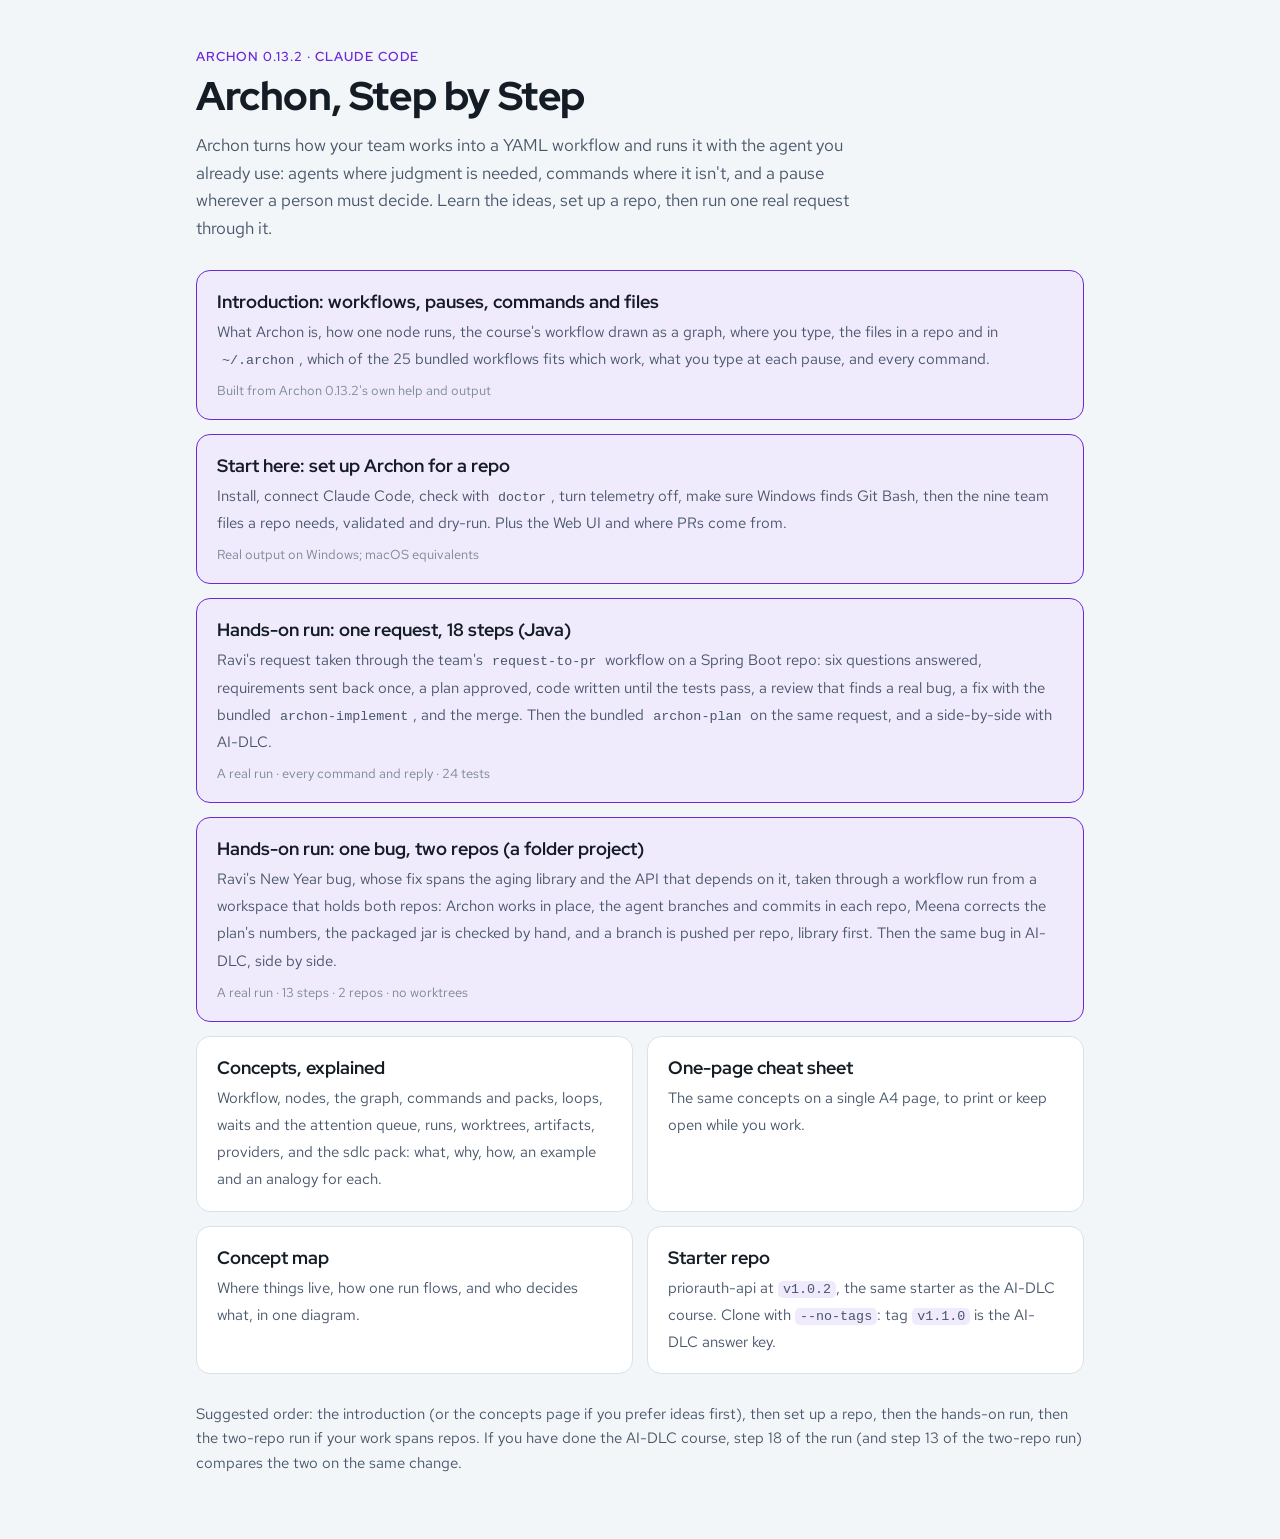
==== index.html @ 12cf8255 "Add a real two-repo run: one bug across a library and the API, as a folder project The workspace rep" ====
<!doctype html>
<html lang="en">
<head>
<meta charset="utf-8">
<meta name="viewport" content="width=device-width, initial-scale=1">
<title>Archon, Step by Step</title>
<meta name="description" content="Archon, the open-source workflow engine for AI coding, run with Claude Code: an introduction, the concepts, setting up a repo, and an 18-step real run of one request on a Spring Boot repo.">
<link rel="preconnect" href="https://fonts.googleapis.com">
<link rel="preconnect" href="https://fonts.gstatic.com" crossorigin>
<link href="https://fonts.googleapis.com/css2?family=Red+Hat+Display:wght@600;700;800&family=Red+Hat+Text:wght@400;500;600&display=swap" rel="stylesheet">
<style>
:root{--bg:#F3F6F9;--panel:#FFFFFF;--ink:#141C25;--ink-2:#48566A;--ink-3:#7A8797;--line:#D9E1EA;--accent:#6D28D9;--accent-soft:#F0EAFD;
  --font-display:"Red Hat Display","Segoe UI",system-ui,sans-serif;--font-text:"Red Hat Text","Segoe UI",system-ui,sans-serif}
@media (prefers-color-scheme:dark){:root:not([data-theme="light"]){--bg:#0F141A;--panel:#171F29;--ink:#E7EDF3;--ink-2:#B1BDCA;--ink-3:#7E8B98;--line:#273240;--accent:#A78BFA;--accent-soft:#231A3A}}
:root[data-theme="dark"]{--bg:#0F141A;--panel:#171F29;--ink:#E7EDF3;--ink-2:#B1BDCA;--ink-3:#7E8B98;--line:#273240;--accent:#A78BFA;--accent-soft:#231A3A}
*{box-sizing:border-box}
body{margin:0;background:var(--bg);color:var(--ink);font:17px/1.6 var(--font-text);-webkit-font-smoothing:antialiased}
main{max-width:920px;margin:0 auto;padding:48px 16px 64px}
h1{font:800 clamp(1.8rem,4vw,2.5rem)/1.15 var(--font-display);margin:0 0 12px;letter-spacing:-.01em}
.lead{color:var(--ink-2);font-size:1.08rem;margin:0 0 28px;max-width:62ch}
.kicker{font:600 .8rem var(--font-display);letter-spacing:.08em;text-transform:uppercase;color:var(--accent);margin:0 0 8px}
.grid{display:grid;grid-template-columns:repeat(2,minmax(0,1fr));gap:14px}
@media (max-width:680px){.grid{grid-template-columns:minmax(0,1fr)}}
a.card{display:block;background:var(--panel);border:1px solid var(--line);border-radius:14px;padding:18px 20px;color:inherit;text-decoration:none;transition:border-color .15s,transform .15s}
a.card:hover,a.card:focus-visible{border-color:var(--accent);transform:translateY(-1px)}
a.card.main{grid-column:1/-1;background:var(--accent-soft);border-color:var(--accent)}
.card b{display:block;font:700 1.15rem var(--font-display);margin-bottom:4px}
.card span{color:var(--ink-2);font-size:.95rem}
.card small{display:block;margin-top:8px;color:var(--ink-3);font-size:.82rem}
.order{margin:28px 0 0;color:var(--ink-2);font-size:.95rem}
code{font-size:.88em;background:var(--accent-soft);padding:1px 5px;border-radius:5px}
</style>
</head>
<body>
<main>
  <p class="kicker">Archon 0.13.2 · Claude Code</p>
  <h1>Archon, Step by Step</h1>
  <p class="lead">Archon turns how your team works into a YAML workflow and runs it with the agent you already use: agents where judgment is needed, commands where it isn't, and a pause wherever a person must decide. Learn the ideas, set up a repo, then run one real request through it.</p>
  <div class="grid">
    <a class="card main" href="archon-introduction.html"><b>Introduction: workflows, pauses, commands and files</b><span>What Archon is, how one node runs, the course's workflow drawn as a graph, where you type, the files in a repo and in <code>~/.archon</code>, which of the 25 bundled workflows fits which work, what you type at each pause, and every command.</span><small>Built from Archon 0.13.2's own help and output</small></a>
    <a class="card main" href="archon-workspace-setup.html"><b>Start here: set up Archon for a repo</b><span>Install, connect Claude Code, check with <code>doctor</code>, turn telemetry off, make sure Windows finds Git Bash, then the nine team files a repo needs, validated and dry-run. Plus the Web UI and where PRs come from.</span><small>Real output on Windows; macOS equivalents</small></a>
    <a class="card main" href="archon-hello-world-java/archon-hello-world-java-run.html"><b>Hands-on run: one request, 18 steps (Java)</b><span>Ravi's request taken through the team's <code>request-to-pr</code> workflow on a Spring Boot repo: six questions answered, requirements sent back once, a plan approved, code written until the tests pass, a review that finds a real bug, a fix with the bundled <code>archon-implement</code>, and the merge. Then the bundled <code>archon-plan</code> on the same request, and a side-by-side with AI-DLC.</span><small>A real run · every command and reply · 24 tests</small></a>
    <a class="card main" href="archon-hello-world-java/archon-two-repos-run.html"><b>Hands-on run: one bug, two repos (a folder project)</b><span>Ravi's New Year bug, whose fix spans the aging library and the API that depends on it, taken through a workflow run from a workspace that holds both repos: Archon works in place, the agent branches and commits in each repo, Meena corrects the plan's numbers, the packaged jar is checked by hand, and a branch is pushed per repo, library first. Then the same bug in AI-DLC, side by side.</span><small>A real run · 13 steps · 2 repos · no worktrees</small></a>
    <a class="card" href="archon-concepts-explained.html"><b>Concepts, explained</b><span>Workflow, nodes, the graph, commands and packs, loops, waits and the attention queue, runs, worktrees, artifacts, providers, and the sdlc pack: what, why, how, an example and an analogy for each.</span></a>
    <a class="card" href="archon-concepts-onepage.html"><b>One-page cheat sheet</b><span>The same concepts on a single A4 page, to print or keep open while you work.</span></a>
    <a class="card" href="archon-concepts-map.svg"><b>Concept map</b><span>Where things live, how one run flows, and who decides what, in one diagram.</span></a>
    <a class="card" href="https://github.com/varasrinivas/aidlc-priorauth-api"><b>Starter repo</b><span>priorauth-api at <code>v1.0.2</code>, the same starter as the AI-DLC course. Clone with <code>--no-tags</code>: tag <code>v1.1.0</code> is the AI-DLC answer key.</span></a>
  </div>
  <p class="order">Suggested order: the introduction (or the concepts page if you prefer ideas first), then set up a repo, then the hands-on run, then the two-repo run if your work spans repos. If you have done the AI-DLC course, step 18 of the run (and step 13 of the two-repo run) compares the two on the same change.</p>
</main>
</body>
</html>
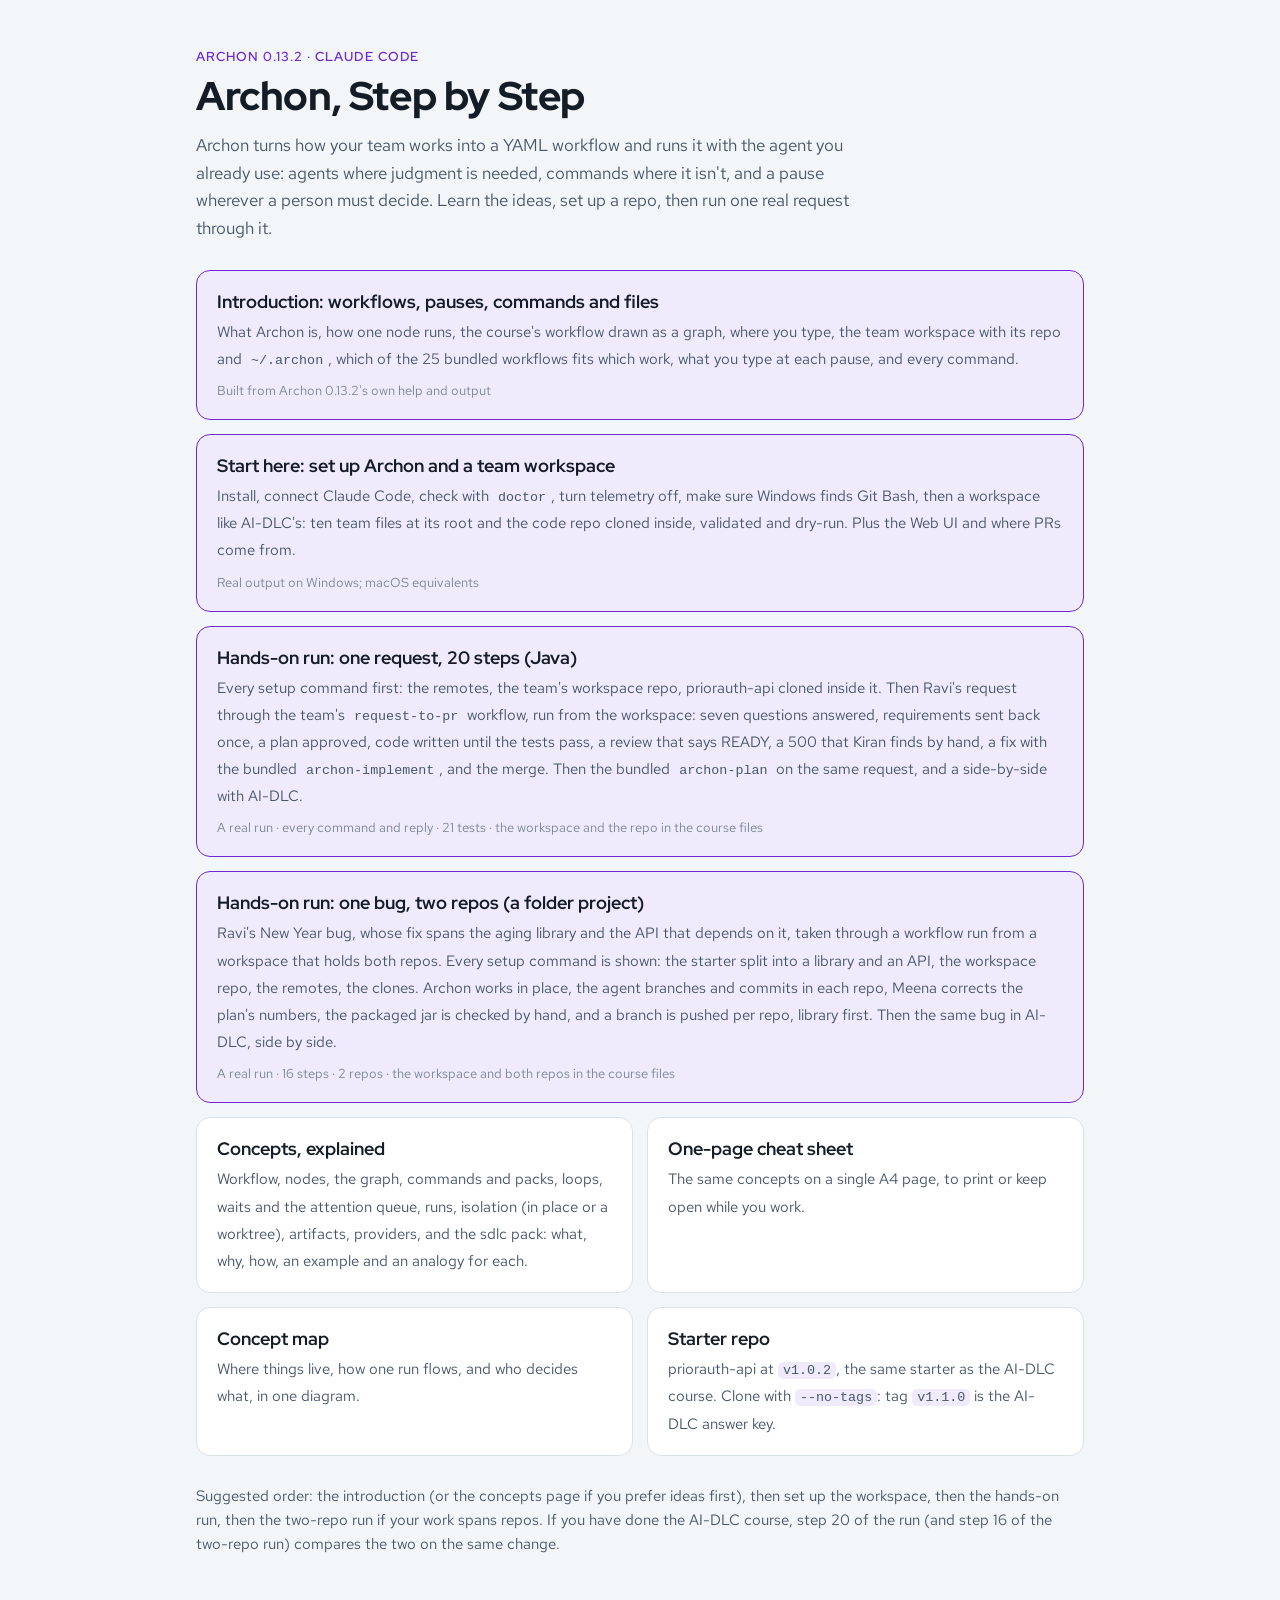
==== commit 23d63400: "Run every tutorial from a team workspace with the repos inside Re-run the Java request for real from" ====
--- a/index.html
+++ b/index.html
@@ -4,7 +4,7 @@
 <meta charset="utf-8">
 <meta name="viewport" content="width=device-width, initial-scale=1">
 <title>Archon, Step by Step</title>
-<meta name="description" content="Archon, the open-source workflow engine for AI coding, run with Claude Code: an introduction, the concepts, setting up a repo, and an 18-step real run of one request on a Spring Boot repo.">
+<meta name="description" content="Archon, the open-source workflow engine for AI coding, run with Claude Code: an introduction, the concepts, setting up a team workspace around the repo, a 20-step real run of one request on a Spring Boot repo, and a 16-step real run of one bug across two repos.">
 <link rel="preconnect" href="https://fonts.googleapis.com">
 <link rel="preconnect" href="https://fonts.gstatic.com" crossorigin>
 <link href="https://fonts.googleapis.com/css2?family=Red+Hat+Display:wght@600;700;800&family=Red+Hat+Text:wght@400;500;600&display=swap" rel="stylesheet">
@@ -37,16 +37,16 @@
   <h1>Archon, Step by Step</h1>
   <p class="lead">Archon turns how your team works into a YAML workflow and runs it with the agent you already use: agents where judgment is needed, commands where it isn't, and a pause wherever a person must decide. Learn the ideas, set up a repo, then run one real request through it.</p>
   <div class="grid">
-    <a class="card main" href="archon-introduction.html"><b>Introduction: workflows, pauses, commands and files</b><span>What Archon is, how one node runs, the course's workflow drawn as a graph, where you type, the files in a repo and in <code>~/.archon</code>, which of the 25 bundled workflows fits which work, what you type at each pause, and every command.</span><small>Built from Archon 0.13.2's own help and output</small></a>
-    <a class="card main" href="archon-workspace-setup.html"><b>Start here: set up Archon for a repo</b><span>Install, connect Claude Code, check with <code>doctor</code>, turn telemetry off, make sure Windows finds Git Bash, then the nine team files a repo needs, validated and dry-run. Plus the Web UI and where PRs come from.</span><small>Real output on Windows; macOS equivalents</small></a>
-    <a class="card main" href="archon-hello-world-java/archon-hello-world-java-run.html"><b>Hands-on run: one request, 18 steps (Java)</b><span>Ravi's request taken through the team's <code>request-to-pr</code> workflow on a Spring Boot repo: six questions answered, requirements sent back once, a plan approved, code written until the tests pass, a review that finds a real bug, a fix with the bundled <code>archon-implement</code>, and the merge. Then the bundled <code>archon-plan</code> on the same request, and a side-by-side with AI-DLC.</span><small>A real run · every command and reply · 24 tests</small></a>
-    <a class="card main" href="archon-hello-world-java/archon-two-repos-run.html"><b>Hands-on run: one bug, two repos (a folder project)</b><span>Ravi's New Year bug, whose fix spans the aging library and the API that depends on it, taken through a workflow run from a workspace that holds both repos: Archon works in place, the agent branches and commits in each repo, Meena corrects the plan's numbers, the packaged jar is checked by hand, and a branch is pushed per repo, library first. Then the same bug in AI-DLC, side by side.</span><small>A real run · 13 steps · 2 repos · no worktrees</small></a>
-    <a class="card" href="archon-concepts-explained.html"><b>Concepts, explained</b><span>Workflow, nodes, the graph, commands and packs, loops, waits and the attention queue, runs, worktrees, artifacts, providers, and the sdlc pack: what, why, how, an example and an analogy for each.</span></a>
+    <a class="card main" href="archon-introduction.html"><b>Introduction: workflows, pauses, commands and files</b><span>What Archon is, how one node runs, the course's workflow drawn as a graph, where you type, the team workspace with its repo and <code>~/.archon</code>, which of the 25 bundled workflows fits which work, what you type at each pause, and every command.</span><small>Built from Archon 0.13.2's own help and output</small></a>
+    <a class="card main" href="archon-workspace-setup.html"><b>Start here: set up Archon and a team workspace</b><span>Install, connect Claude Code, check with <code>doctor</code>, turn telemetry off, make sure Windows finds Git Bash, then a workspace like AI-DLC's: ten team files at its root and the code repo cloned inside, validated and dry-run. Plus the Web UI and where PRs come from.</span><small>Real output on Windows; macOS equivalents</small></a>
+    <a class="card main" href="archon-hello-world-java/archon-hello-world-java-run.html"><b>Hands-on run: one request, 20 steps (Java)</b><span>Every setup command first: the remotes, the team's workspace repo, priorauth-api cloned inside it. Then Ravi's request through the team's <code>request-to-pr</code> workflow, run from the workspace: seven questions answered, requirements sent back once, a plan approved, code written until the tests pass, a review that says READY, a 500 that Kiran finds by hand, a fix with the bundled <code>archon-implement</code>, and the merge. Then the bundled <code>archon-plan</code> on the same request, and a side-by-side with AI-DLC.</span><small>A real run · every command and reply · 21 tests · the workspace and the repo in the course files</small></a>
+    <a class="card main" href="archon-hello-world-java/archon-two-repos-run.html"><b>Hands-on run: one bug, two repos (a folder project)</b><span>Ravi's New Year bug, whose fix spans the aging library and the API that depends on it, taken through a workflow run from a workspace that holds both repos. Every setup command is shown: the starter split into a library and an API, the workspace repo, the remotes, the clones. Archon works in place, the agent branches and commits in each repo, Meena corrects the plan's numbers, the packaged jar is checked by hand, and a branch is pushed per repo, library first. Then the same bug in AI-DLC, side by side.</span><small>A real run · 16 steps · 2 repos · the workspace and both repos in the course files</small></a>
+    <a class="card" href="archon-concepts-explained.html"><b>Concepts, explained</b><span>Workflow, nodes, the graph, commands and packs, loops, waits and the attention queue, runs, isolation (in place or a worktree), artifacts, providers, and the sdlc pack: what, why, how, an example and an analogy for each.</span></a>
     <a class="card" href="archon-concepts-onepage.html"><b>One-page cheat sheet</b><span>The same concepts on a single A4 page, to print or keep open while you work.</span></a>
     <a class="card" href="archon-concepts-map.svg"><b>Concept map</b><span>Where things live, how one run flows, and who decides what, in one diagram.</span></a>
     <a class="card" href="https://github.com/varasrinivas/aidlc-priorauth-api"><b>Starter repo</b><span>priorauth-api at <code>v1.0.2</code>, the same starter as the AI-DLC course. Clone with <code>--no-tags</code>: tag <code>v1.1.0</code> is the AI-DLC answer key.</span></a>
   </div>
-  <p class="order">Suggested order: the introduction (or the concepts page if you prefer ideas first), then set up a repo, then the hands-on run, then the two-repo run if your work spans repos. If you have done the AI-DLC course, step 18 of the run (and step 13 of the two-repo run) compares the two on the same change.</p>
+  <p class="order">Suggested order: the introduction (or the concepts page if you prefer ideas first), then set up the workspace, then the hands-on run, then the two-repo run if your work spans repos. If you have done the AI-DLC course, step 20 of the run (and step 16 of the two-repo run) compares the two on the same change.</p>
 </main>
 </body>
 </html>
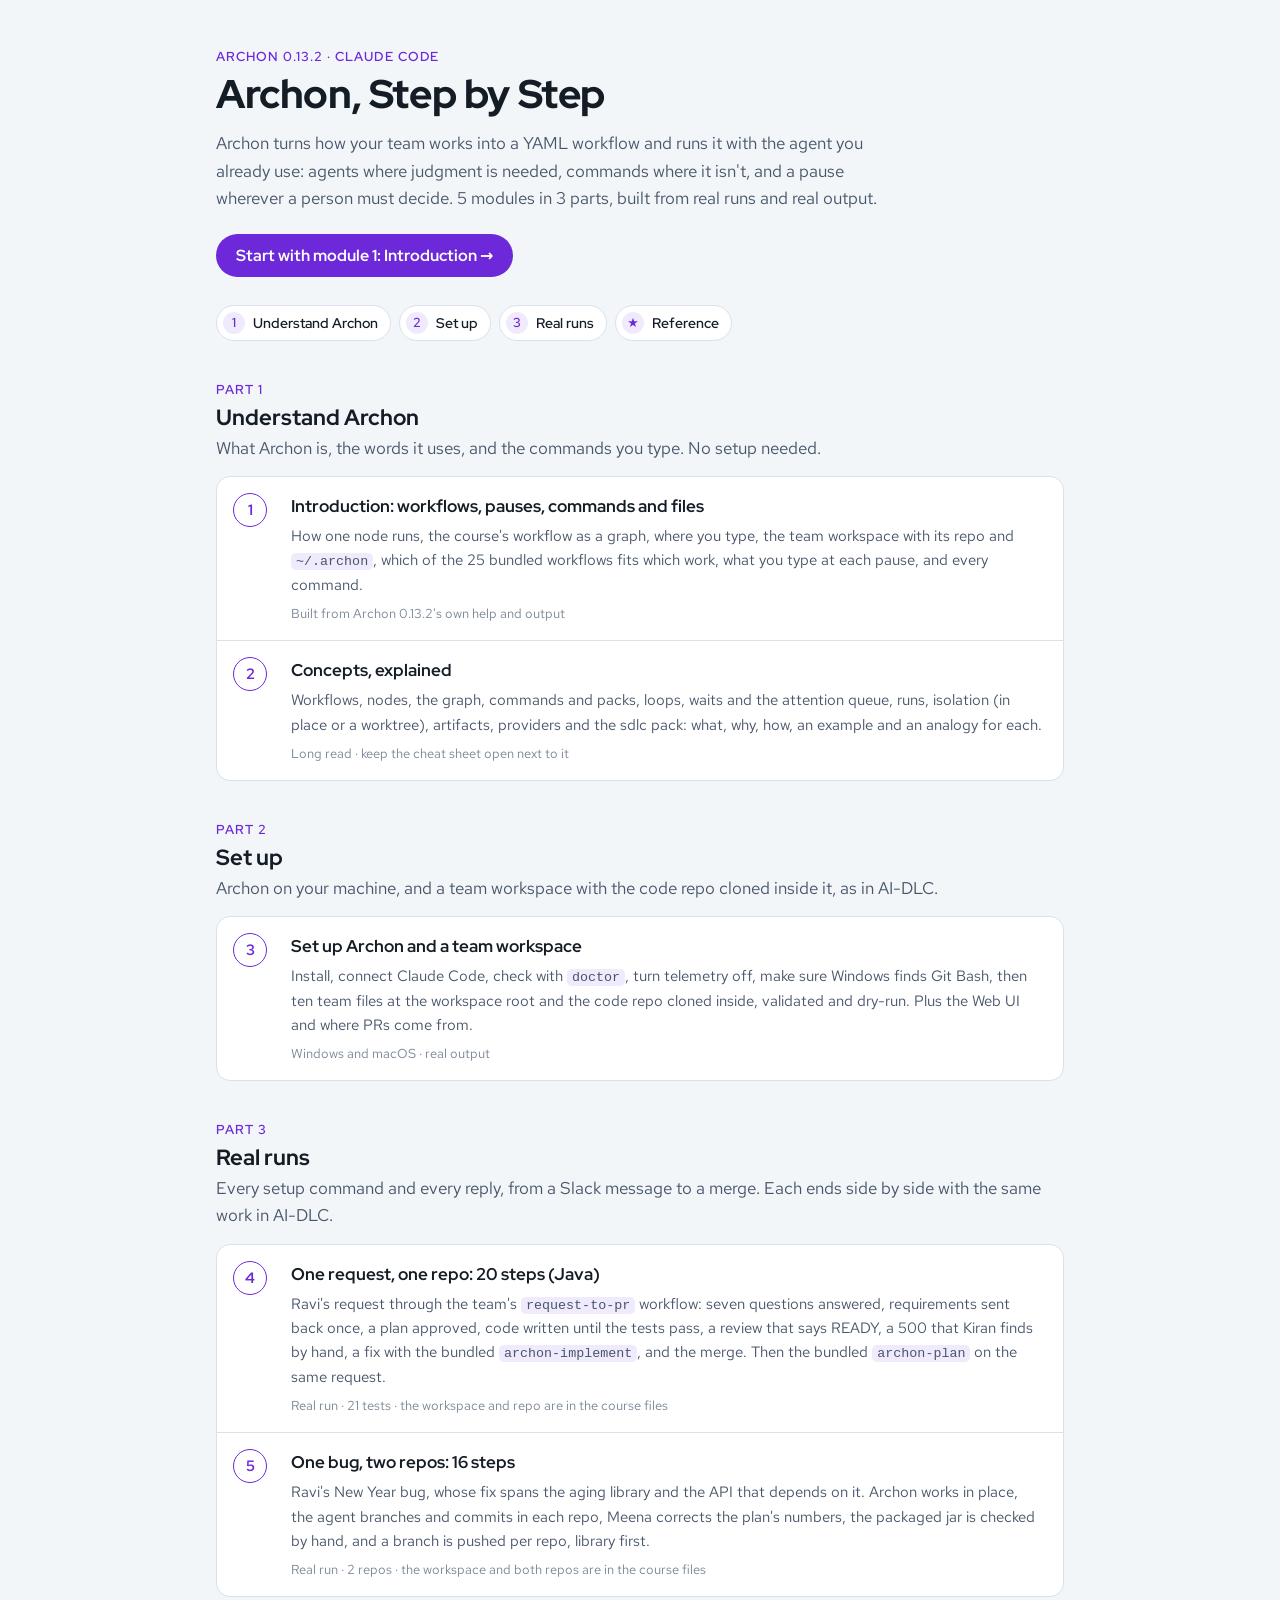
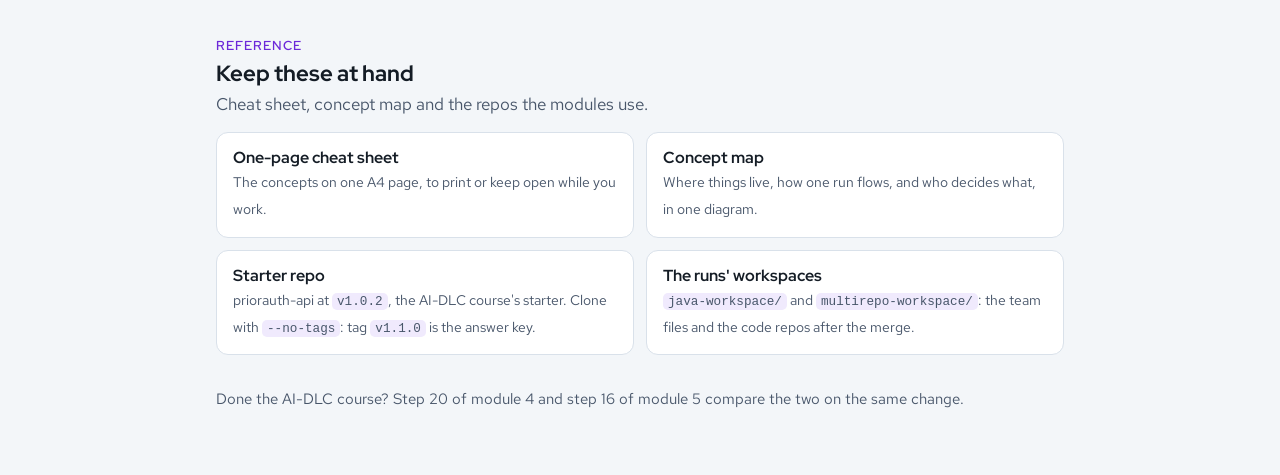
==== commit 67539f04: "Hub: organize into parts and numbered modules, like the AI-DLC hub Co-Authored-By: Claude Opus 5.5 <" ====
--- a/index.html
+++ b/index.html
@@ -4,7 +4,7 @@
 <meta charset="utf-8">
 <meta name="viewport" content="width=device-width, initial-scale=1">
 <title>Archon, Step by Step</title>
-<meta name="description" content="Archon, the open-source workflow engine for AI coding, run with Claude Code: an introduction, the concepts, setting up a team workspace around the repo, a 20-step real run of one request on a Spring Boot repo, and a 16-step real run of one bug across two repos.">
+<meta name="description" content="Archon, the open-source workflow engine for AI coding, run with Claude Code, in 5 modules over 3 parts: the introduction and concepts, setting up a team workspace around the repo, a 20-step real run of one request on a Spring Boot repo, and a 16-step real run of one bug across two repos.">
 <link rel="preconnect" href="https://fonts.googleapis.com">
 <link rel="preconnect" href="https://fonts.gstatic.com" crossorigin>
 <link href="https://fonts.googleapis.com/css2?family=Red+Hat+Display:wght@600;700;800&family=Red+Hat+Text:wght@400;500;600&display=swap" rel="stylesheet">
@@ -15,38 +15,74 @@
 :root[data-theme="dark"]{--bg:#0F141A;--panel:#171F29;--ink:#E7EDF3;--ink-2:#B1BDCA;--ink-3:#7E8B98;--line:#273240;--accent:#A78BFA;--accent-soft:#231A3A}
 *{box-sizing:border-box}
 body{margin:0;background:var(--bg);color:var(--ink);font:17px/1.6 var(--font-text);-webkit-font-smoothing:antialiased}
-main{max-width:920px;margin:0 auto;padding:48px 16px 64px}
+main{max-width:880px;margin:0 auto;padding:48px 16px 64px}
+a{color:var(--accent)}
 h1{font:800 clamp(1.8rem,4vw,2.5rem)/1.15 var(--font-display);margin:0 0 12px;letter-spacing:-.01em}
-.lead{color:var(--ink-2);font-size:1.08rem;margin:0 0 28px;max-width:62ch}
-.kicker{font:600 .8rem var(--font-display);letter-spacing:.08em;text-transform:uppercase;color:var(--accent);margin:0 0 8px}
-.grid{display:grid;grid-template-columns:repeat(2,minmax(0,1fr));gap:14px}
-@media (max-width:680px){.grid{grid-template-columns:minmax(0,1fr)}}
-a.card{display:block;background:var(--panel);border:1px solid var(--line);border-radius:14px;padding:18px 20px;color:inherit;text-decoration:none;transition:border-color .15s,transform .15s}
-a.card:hover,a.card:focus-visible{border-color:var(--accent);transform:translateY(-1px)}
-a.card.main{grid-column:1/-1;background:var(--accent-soft);border-color:var(--accent)}
-.card b{display:block;font:700 1.15rem var(--font-display);margin-bottom:4px}
-.card span{color:var(--ink-2);font-size:.95rem}
-.card small{display:block;margin-top:8px;color:var(--ink-3);font-size:.82rem}
-.order{margin:28px 0 0;color:var(--ink-2);font-size:.95rem}
+h2{font:750 1.4rem/1.2 var(--font-display);margin:0 0 4px}
+.kicker,.pn{font:600 .8rem var(--font-display);letter-spacing:.08em;text-transform:uppercase;color:var(--accent);margin:0 0 6px}
+.lead{color:var(--ink-2);font-size:1.08rem;margin:0 0 22px;max-width:62ch}
+.start{display:inline-flex;gap:10px;align-items:center;background:var(--accent);color:var(--panel);font:700 1rem var(--font-display);padding:11px 20px;border-radius:999px;text-decoration:none}
+.start:hover,.start:focus-visible{filter:brightness(1.08)}
+.path{display:flex;flex-wrap:wrap;gap:8px;margin:28px 0 8px;padding:0;list-style:none}
+.path a{display:flex;gap:8px;align-items:center;padding:6px 12px 6px 6px;border:1px solid var(--line);background:var(--panel);border-radius:999px;color:var(--ink);text-decoration:none;font:600 .9rem var(--font-display)}
+.path a:hover,.path a:focus-visible{border-color:var(--accent)}
+.path span{display:grid;place-items:center;width:22px;height:22px;border-radius:50%;background:var(--accent-soft);color:var(--accent);font-size:.8rem}
+.part{margin-top:40px}
+.part header{margin-bottom:14px}
+.why{margin:0;color:var(--ink-2)}
+.mods{list-style:none;margin:0;padding:0;background:var(--panel);border:1px solid var(--line);border-radius:14px;overflow:hidden}
+.mod{display:grid;grid-template-columns:44px minmax(0,1fr);gap:4px 14px;padding:16px 20px 16px 16px;border-top:1px solid var(--line)}
+.mod:first-child{border-top:0}
+.n{display:grid;place-items:center;width:34px;height:34px;border-radius:50%;border:1.5px solid var(--accent);color:var(--accent);font:700 .95rem var(--font-display)}
+.t{font:700 1.08rem/1.3 var(--font-display);color:var(--ink);text-decoration:none}
+.t:hover,.t:focus-visible{color:var(--accent);text-decoration:underline}
+.mod p{margin:4px 0 0;color:var(--ink-2);font-size:.95rem}
+.mod small{display:block;margin-top:6px;color:var(--ink-3);font-size:.82rem}
+.refs{display:grid;grid-template-columns:repeat(2,minmax(0,1fr));gap:12px}
+@media (max-width:560px){.refs{grid-template-columns:minmax(0,1fr)}}
+.ref{display:block;background:var(--panel);border:1px solid var(--line);border-radius:12px;padding:14px 16px;color:inherit;text-decoration:none}
+.ref:hover,.ref:focus-visible{border-color:var(--accent)}
+.ref b{display:block;font:700 1rem var(--font-display)}
+.ref span{color:var(--ink-2);font-size:.9rem}
+.note{margin:32px 0 0;color:var(--ink-2);font-size:.95rem}
 code{font-size:.88em;background:var(--accent-soft);padding:1px 5px;border-radius:5px}
+@media (max-width:560px){.mod{grid-template-columns:34px minmax(0,1fr);padding:14px 14px 14px 12px}.n{width:28px;height:28px;font-size:.85rem}}
 </style>
 </head>
 <body>
 <main>
   <p class="kicker">Archon 0.13.2 · Claude Code</p>
   <h1>Archon, Step by Step</h1>
-  <p class="lead">Archon turns how your team works into a YAML workflow and runs it with the agent you already use: agents where judgment is needed, commands where it isn't, and a pause wherever a person must decide. Learn the ideas, set up a repo, then run one real request through it.</p>
-  <div class="grid">
-    <a class="card main" href="archon-introduction.html"><b>Introduction: workflows, pauses, commands and files</b><span>What Archon is, how one node runs, the course's workflow drawn as a graph, where you type, the team workspace with its repo and <code>~/.archon</code>, which of the 25 bundled workflows fits which work, what you type at each pause, and every command.</span><small>Built from Archon 0.13.2's own help and output</small></a>
-    <a class="card main" href="archon-workspace-setup.html"><b>Start here: set up Archon and a team workspace</b><span>Install, connect Claude Code, check with <code>doctor</code>, turn telemetry off, make sure Windows finds Git Bash, then a workspace like AI-DLC's: ten team files at its root and the code repo cloned inside, validated and dry-run. Plus the Web UI and where PRs come from.</span><small>Real output on Windows; macOS equivalents</small></a>
-    <a class="card main" href="archon-hello-world-java/archon-hello-world-java-run.html"><b>Hands-on run: one request, 20 steps (Java)</b><span>Every setup command first: the remotes, the team's workspace repo, priorauth-api cloned inside it. Then Ravi's request through the team's <code>request-to-pr</code> workflow, run from the workspace: seven questions answered, requirements sent back once, a plan approved, code written until the tests pass, a review that says READY, a 500 that Kiran finds by hand, a fix with the bundled <code>archon-implement</code>, and the merge. Then the bundled <code>archon-plan</code> on the same request, and a side-by-side with AI-DLC.</span><small>A real run · every command and reply · 21 tests · the workspace and the repo in the course files</small></a>
-    <a class="card main" href="archon-hello-world-java/archon-two-repos-run.html"><b>Hands-on run: one bug, two repos (a folder project)</b><span>Ravi's New Year bug, whose fix spans the aging library and the API that depends on it, taken through a workflow run from a workspace that holds both repos. Every setup command is shown: the starter split into a library and an API, the workspace repo, the remotes, the clones. Archon works in place, the agent branches and commits in each repo, Meena corrects the plan's numbers, the packaged jar is checked by hand, and a branch is pushed per repo, library first. Then the same bug in AI-DLC, side by side.</span><small>A real run · 16 steps · 2 repos · the workspace and both repos in the course files</small></a>
-    <a class="card" href="archon-concepts-explained.html"><b>Concepts, explained</b><span>Workflow, nodes, the graph, commands and packs, loops, waits and the attention queue, runs, isolation (in place or a worktree), artifacts, providers, and the sdlc pack: what, why, how, an example and an analogy for each.</span></a>
-    <a class="card" href="archon-concepts-onepage.html"><b>One-page cheat sheet</b><span>The same concepts on a single A4 page, to print or keep open while you work.</span></a>
-    <a class="card" href="archon-concepts-map.svg"><b>Concept map</b><span>Where things live, how one run flows, and who decides what, in one diagram.</span></a>
-    <a class="card" href="https://github.com/varasrinivas/aidlc-priorauth-api"><b>Starter repo</b><span>priorauth-api at <code>v1.0.2</code>, the same starter as the AI-DLC course. Clone with <code>--no-tags</code>: tag <code>v1.1.0</code> is the AI-DLC answer key.</span></a>
-  </div>
-  <p class="order">Suggested order: the introduction (or the concepts page if you prefer ideas first), then set up the workspace, then the hands-on run, then the two-repo run if your work spans repos. If you have done the AI-DLC course, step 20 of the run (and step 16 of the two-repo run) compares the two on the same change.</p>
+  <p class="lead">Archon turns how your team works into a YAML workflow and runs it with the agent you already use: agents where judgment is needed, commands where it isn't, and a pause wherever a person must decide. 5 modules in 3 parts, built from real runs and real output.</p>
+  <a class="start" href="archon-introduction.html">Start with module 1: Introduction →</a>
+  <nav aria-label="Parts"><ol class="path"><li><a href="#part1"><span>1</span>Understand Archon</a></li><li><a href="#part2"><span>2</span>Set up</a></li><li><a href="#part3"><span>3</span>Real runs</a></li><li><a href="#reference"><span>★</span>Reference</a></li></ol></nav>
+
+  <section class="part" id="part1"><header><p class="pn">Part 1</p><h2>Understand Archon</h2><p class="why">What Archon is, the words it uses, and the commands you type. No setup needed.</p></header>
+  <ol class="mods">
+    <li class="mod"><span class="n">1</span><div class="body"><a class="t" href="archon-introduction.html">Introduction: workflows, pauses, commands and files</a><p>How one node runs, the course's workflow as a graph, where you type, the team workspace with its repo and <code>~/.archon</code>, which of the 25 bundled workflows fits which work, what you type at each pause, and every command.</p><small>Built from Archon 0.13.2's own help and output</small></div></li>
+    <li class="mod"><span class="n">2</span><div class="body"><a class="t" href="archon-concepts-explained.html">Concepts, explained</a><p>Workflows, nodes, the graph, commands and packs, loops, waits and the attention queue, runs, isolation (in place or a worktree), artifacts, providers and the sdlc pack: what, why, how, an example and an analogy for each.</p><small>Long read · keep the cheat sheet open next to it</small></div></li>
+  </ol></section>
+
+  <section class="part" id="part2"><header><p class="pn">Part 2</p><h2>Set up</h2><p class="why">Archon on your machine, and a team workspace with the code repo cloned inside it, as in AI-DLC.</p></header>
+  <ol class="mods">
+    <li class="mod"><span class="n">3</span><div class="body"><a class="t" href="archon-workspace-setup.html">Set up Archon and a team workspace</a><p>Install, connect Claude Code, check with <code>doctor</code>, turn telemetry off, make sure Windows finds Git Bash, then ten team files at the workspace root and the code repo cloned inside, validated and dry-run. Plus the Web UI and where PRs come from.</p><small>Windows and macOS · real output</small></div></li>
+  </ol></section>
+
+  <section class="part" id="part3"><header><p class="pn">Part 3</p><h2>Real runs</h2><p class="why">Every setup command and every reply, from a Slack message to a merge. Each ends side by side with the same work in AI-DLC.</p></header>
+  <ol class="mods">
+    <li class="mod"><span class="n">4</span><div class="body"><a class="t" href="archon-hello-world-java/archon-hello-world-java-run.html">One request, one repo: 20 steps (Java)</a><p>Ravi's request through the team's <code>request-to-pr</code> workflow: seven questions answered, requirements sent back once, a plan approved, code written until the tests pass, a review that says READY, a 500 that Kiran finds by hand, a fix with the bundled <code>archon-implement</code>, and the merge. Then the bundled <code>archon-plan</code> on the same request.</p><small>Real run · 21 tests · the workspace and repo are in the course files</small></div></li>
+    <li class="mod"><span class="n">5</span><div class="body"><a class="t" href="archon-hello-world-java/archon-two-repos-run.html">One bug, two repos: 16 steps</a><p>Ravi's New Year bug, whose fix spans the aging library and the API that depends on it. Archon works in place, the agent branches and commits in each repo, Meena corrects the plan's numbers, the packaged jar is checked by hand, and a branch is pushed per repo, library first.</p><small>Real run · 2 repos · the workspace and both repos are in the course files</small></div></li>
+  </ol></section>
+
+  <section class="part" id="reference"><header><p class="pn">Reference</p><h2>Keep these at hand</h2><p class="why">Cheat sheet, concept map and the repos the modules use.</p></header>
+  <div class="refs">
+    <a class="ref" href="archon-concepts-onepage.html"><b>One-page cheat sheet</b><span>The concepts on one A4 page, to print or keep open while you work.</span></a>
+    <a class="ref" href="archon-concepts-map.svg"><b>Concept map</b><span>Where things live, how one run flows, and who decides what, in one diagram.</span></a>
+    <a class="ref" href="https://github.com/varasrinivas/aidlc-priorauth-api"><b>Starter repo</b><span>priorauth-api at <code>v1.0.2</code>, the AI-DLC course's starter. Clone with <code>--no-tags</code>: tag <code>v1.1.0</code> is the answer key.</span></a>
+    <a class="ref" href="https://github.com/varasrinivas/ai-dlc-archon/tree/main/archon-hello-world-java"><b>The runs' workspaces</b><span><code>java-workspace/</code> and <code>multirepo-workspace/</code>: the team files and the code repos after the merge.</span></a>
+  </div></section>
+
+  <p class="note">Done the AI-DLC course? Step 20 of module 4 and step 16 of module 5 compare the two on the same change.</p>
 </main>
 </body>
 </html>
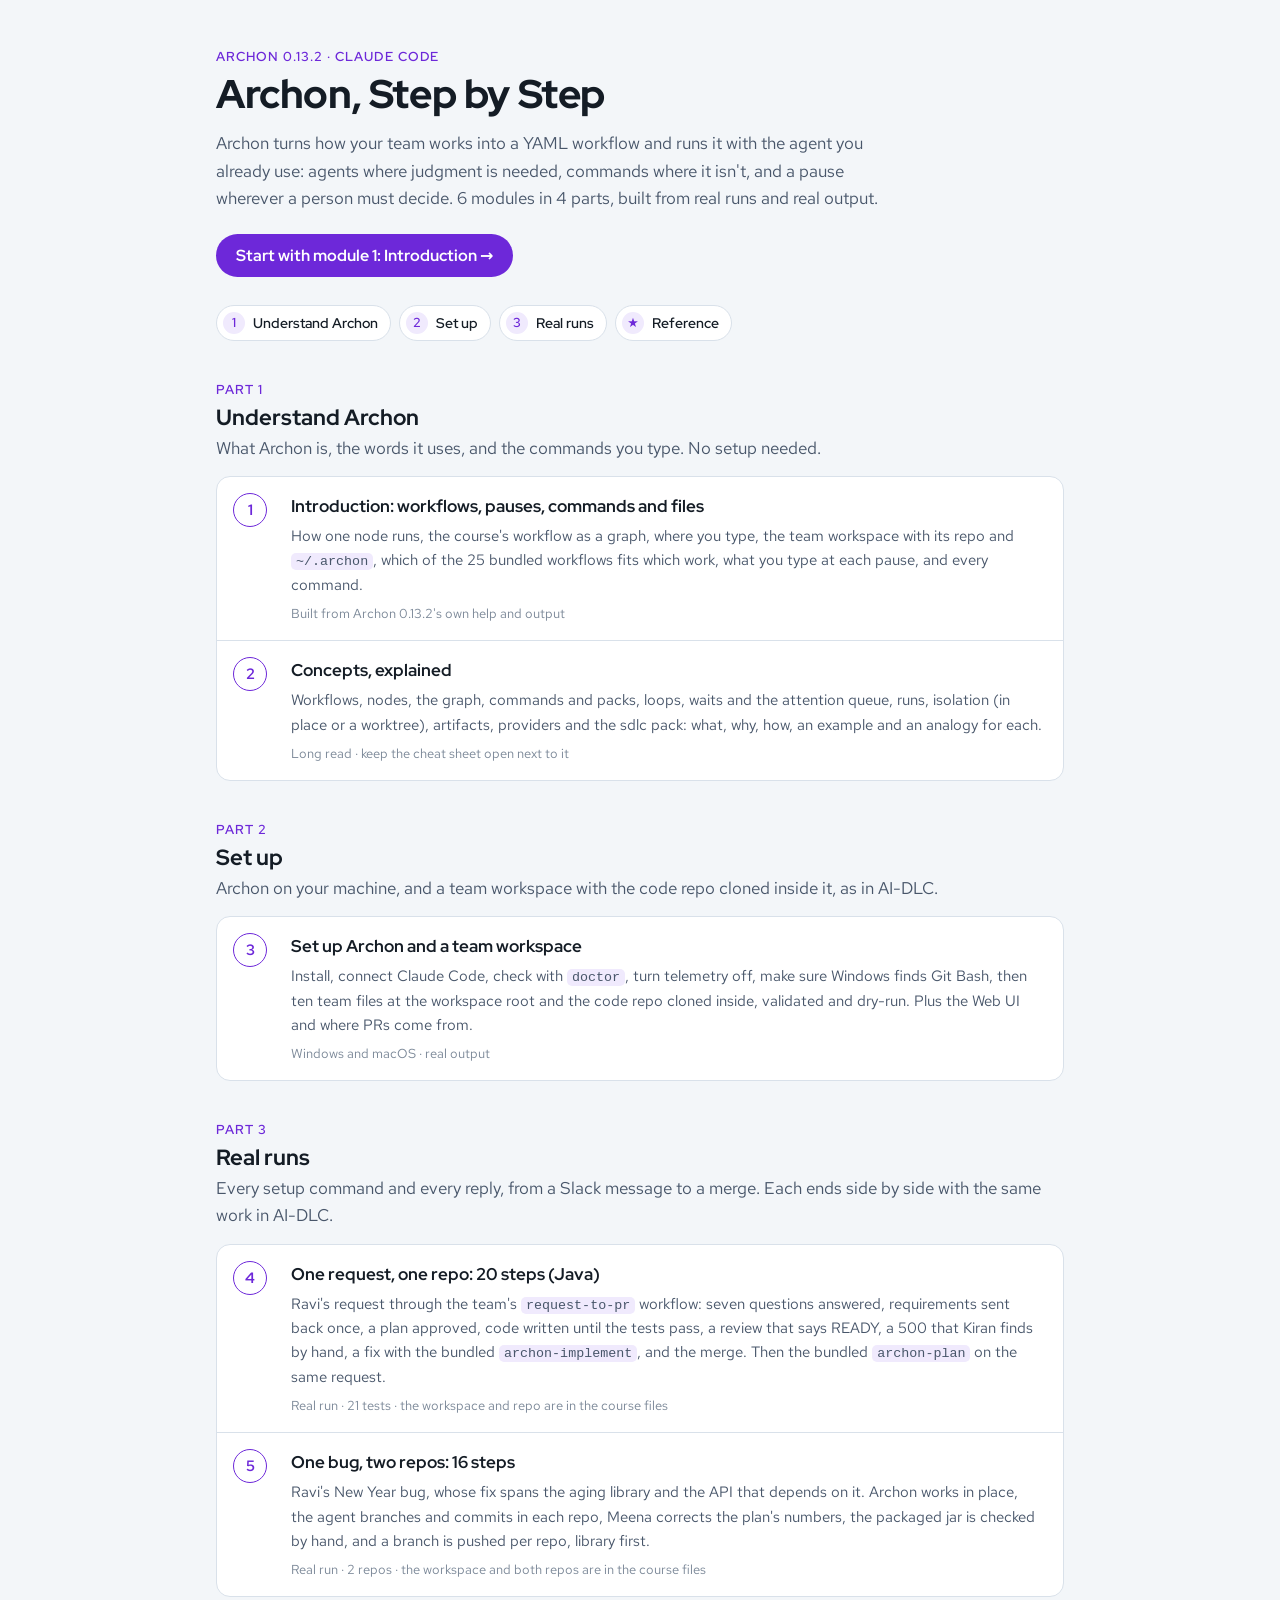
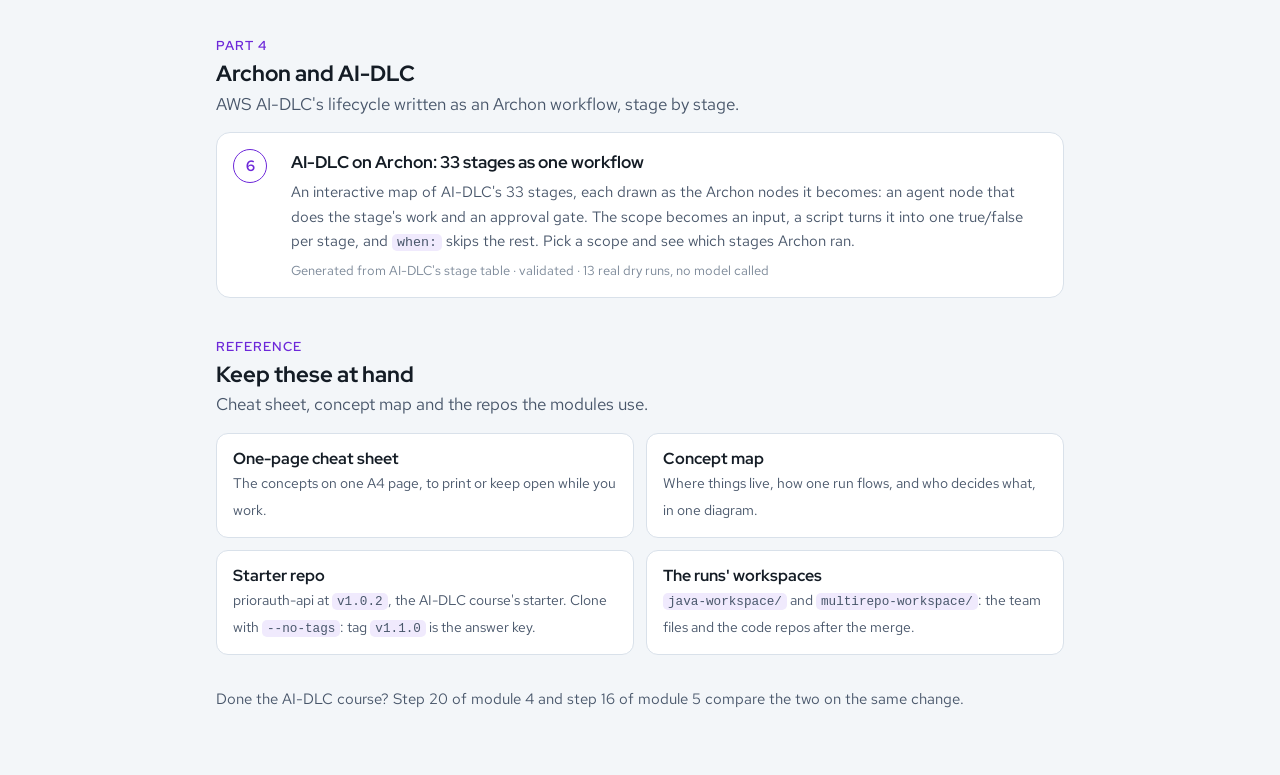
==== commit bde603d4: "Add AI-DLC on Archon: the 33 stages as one Archon workflow tools/make_aidlc_workflow.py writes aidlc" ====
--- a/index.html
+++ b/index.html
@@ -4,7 +4,7 @@
 <meta charset="utf-8">
 <meta name="viewport" content="width=device-width, initial-scale=1">
 <title>Archon, Step by Step</title>
-<meta name="description" content="Archon, the open-source workflow engine for AI coding, run with Claude Code, in 5 modules over 3 parts: the introduction and concepts, setting up a team workspace around the repo, a 20-step real run of one request on a Spring Boot repo, and a 16-step real run of one bug across two repos.">
+<meta name="description" content="Archon, the open-source workflow engine for AI coding, run with Claude Code, in 6 modules over 4 parts: the introduction and concepts, setting up a team workspace around the repo, a 20-step real run of one request on a Spring Boot repo, a 16-step real run of one bug across two repos, and AWS AI-DLC's 33 stages as one Archon workflow.">
 <link rel="preconnect" href="https://fonts.googleapis.com">
 <link rel="preconnect" href="https://fonts.gstatic.com" crossorigin>
 <link href="https://fonts.googleapis.com/css2?family=Red+Hat+Display:wght@600;700;800&family=Red+Hat+Text:wght@400;500;600&display=swap" rel="stylesheet">
@@ -53,7 +53,7 @@
 <main>
   <p class="kicker">Archon 0.13.2 · Claude Code</p>
   <h1>Archon, Step by Step</h1>
-  <p class="lead">Archon turns how your team works into a YAML workflow and runs it with the agent you already use: agents where judgment is needed, commands where it isn't, and a pause wherever a person must decide. 5 modules in 3 parts, built from real runs and real output.</p>
+  <p class="lead">Archon turns how your team works into a YAML workflow and runs it with the agent you already use: agents where judgment is needed, commands where it isn't, and a pause wherever a person must decide. 6 modules in 4 parts, built from real runs and real output.</p>
   <a class="start" href="archon-introduction.html">Start with module 1: Introduction →</a>
   <nav aria-label="Parts"><ol class="path"><li><a href="#part1"><span>1</span>Understand Archon</a></li><li><a href="#part2"><span>2</span>Set up</a></li><li><a href="#part3"><span>3</span>Real runs</a></li><li><a href="#reference"><span>★</span>Reference</a></li></ol></nav>
 
@@ -74,6 +74,11 @@
     <li class="mod"><span class="n">5</span><div class="body"><a class="t" href="archon-hello-world-java/archon-two-repos-run.html">One bug, two repos: 16 steps</a><p>Ravi's New Year bug, whose fix spans the aging library and the API that depends on it. Archon works in place, the agent branches and commits in each repo, Meena corrects the plan's numbers, the packaged jar is checked by hand, and a branch is pushed per repo, library first.</p><small>Real run · 2 repos · the workspace and both repos are in the course files</small></div></li>
   </ol></section>
 
+  <section class="part" id="part4"><header><p class="pn">Part 4</p><h2>Archon and AI-DLC</h2><p class="why">AWS AI-DLC's lifecycle written as an Archon workflow, stage by stage.</p></header>
+  <ol class="mods">
+    <li class="mod"><span class="n">6</span><div class="body"><a class="t" href="archon-aidlc-on-archon.html">AI-DLC on Archon: 33 stages as one workflow</a><p>An interactive map of AI-DLC's 33 stages, each drawn as the Archon nodes it becomes: an agent node that does the stage's work and an approval gate. The scope becomes an input, a script turns it into one true/false per stage, and <code>when:</code> skips the rest. Pick a scope and see which stages Archon ran.</p><small>Generated from AI-DLC's stage table · validated · 13 real dry runs, no model called</small></div></li>
+  </ol></section>
+
   <section class="part" id="reference"><header><p class="pn">Reference</p><h2>Keep these at hand</h2><p class="why">Cheat sheet, concept map and the repos the modules use.</p></header>
   <div class="refs">
     <a class="ref" href="archon-concepts-onepage.html"><b>One-page cheat sheet</b><span>The concepts on one A4 page, to print or keep open while you work.</span></a>
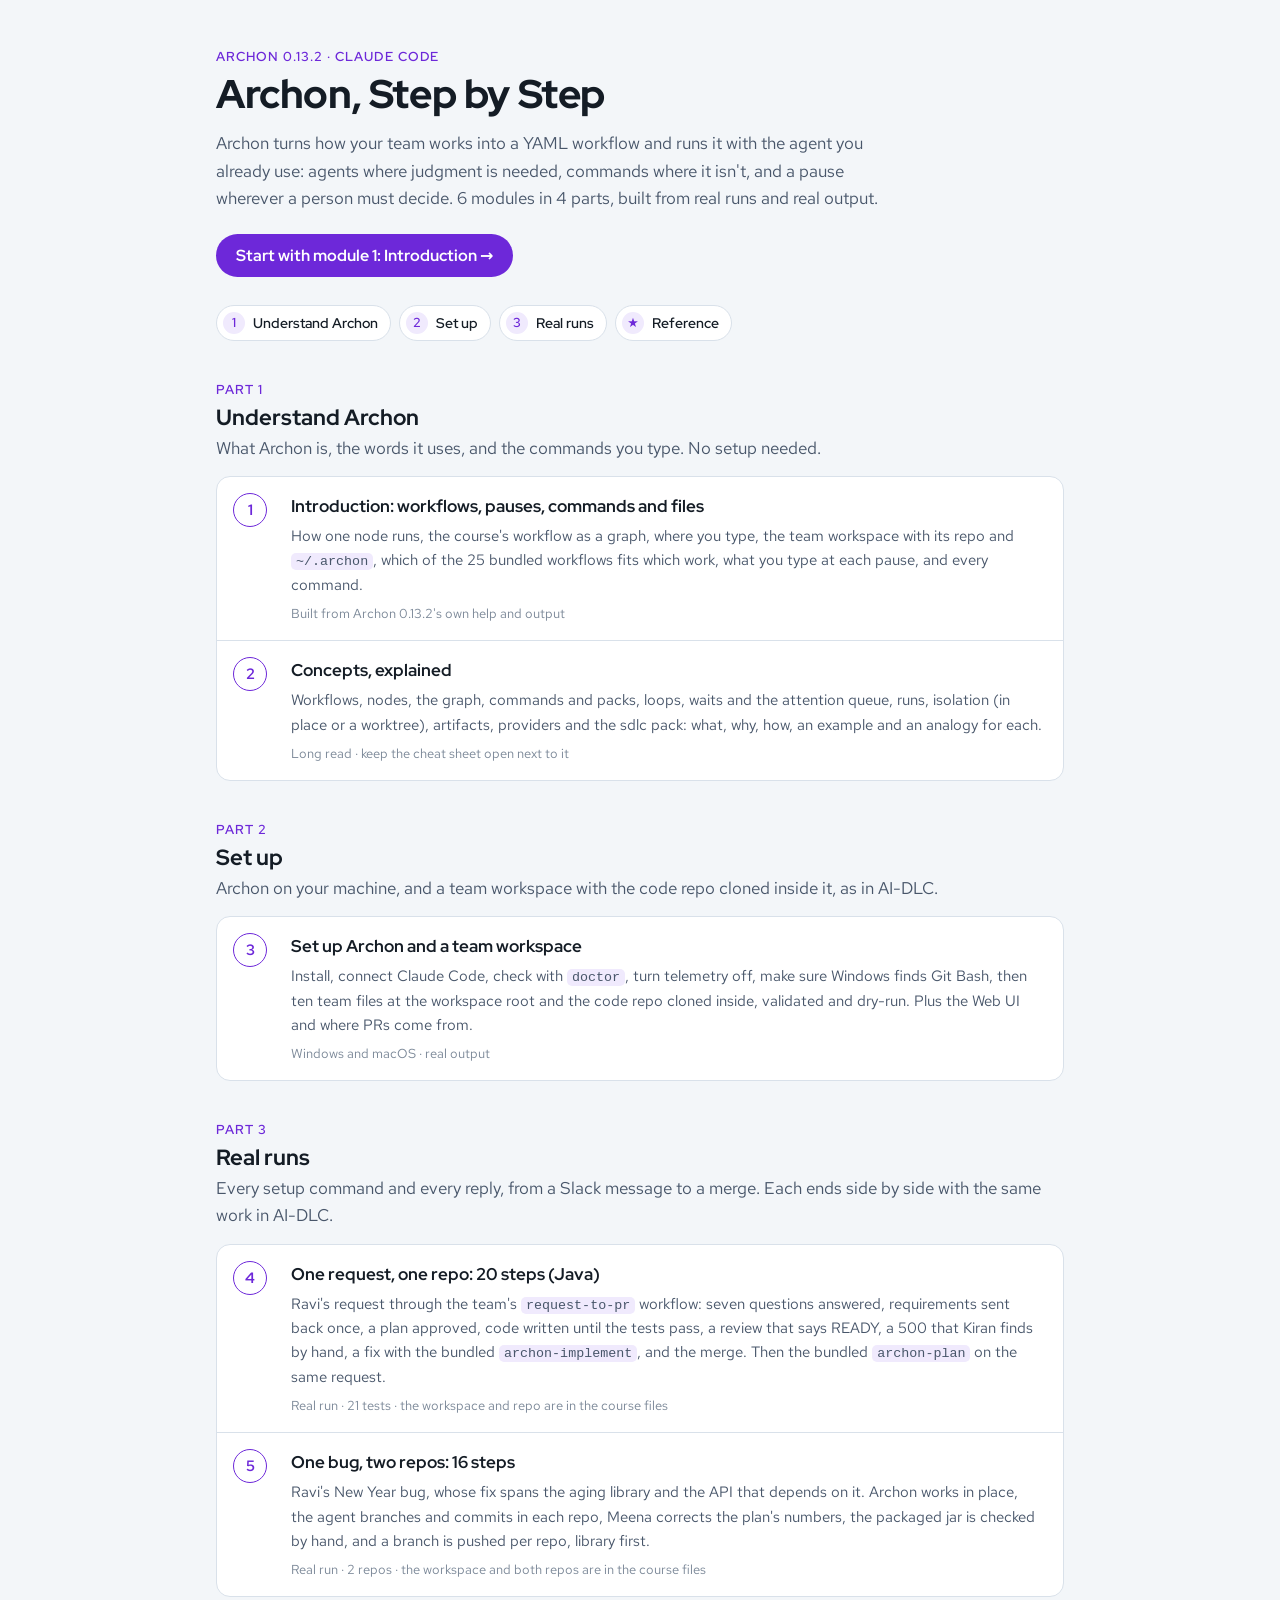
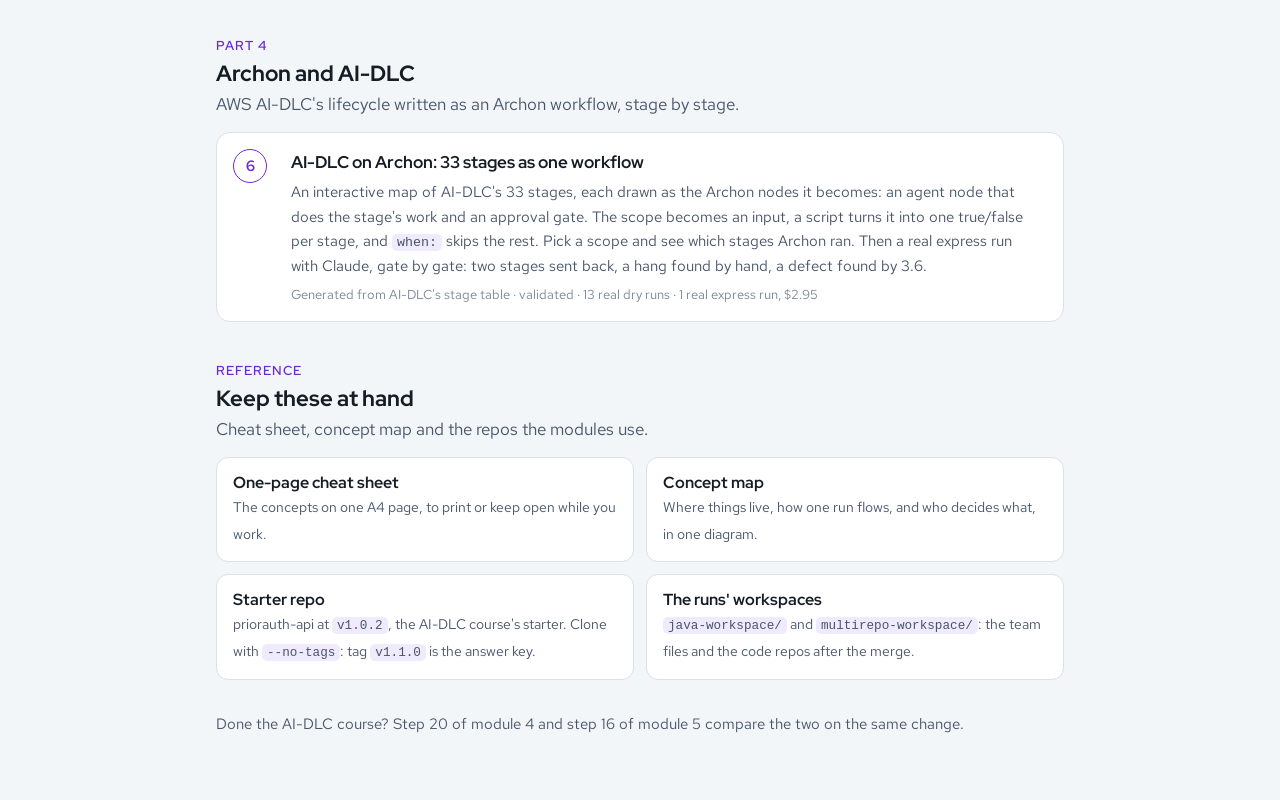
==== commit 4113abd5: "AI-DLC on Archon: a real express run, gate by gate The workflow's first model run (claude.ai login, " ====
--- a/index.html
+++ b/index.html
@@ -76,7 +76,7 @@
 
   <section class="part" id="part4"><header><p class="pn">Part 4</p><h2>Archon and AI-DLC</h2><p class="why">AWS AI-DLC's lifecycle written as an Archon workflow, stage by stage.</p></header>
   <ol class="mods">
-    <li class="mod"><span class="n">6</span><div class="body"><a class="t" href="archon-aidlc-on-archon.html">AI-DLC on Archon: 33 stages as one workflow</a><p>An interactive map of AI-DLC's 33 stages, each drawn as the Archon nodes it becomes: an agent node that does the stage's work and an approval gate. The scope becomes an input, a script turns it into one true/false per stage, and <code>when:</code> skips the rest. Pick a scope and see which stages Archon ran.</p><small>Generated from AI-DLC's stage table · validated · 13 real dry runs, no model called</small></div></li>
+    <li class="mod"><span class="n">6</span><div class="body"><a class="t" href="archon-aidlc-on-archon.html">AI-DLC on Archon: 33 stages as one workflow</a><p>An interactive map of AI-DLC's 33 stages, each drawn as the Archon nodes it becomes: an agent node that does the stage's work and an approval gate. The scope becomes an input, a script turns it into one true/false per stage, and <code>when:</code> skips the rest. Pick a scope and see which stages Archon ran. Then a real express run with Claude, gate by gate: two stages sent back, a hang found by hand, a defect found by 3.6.</p><small>Generated from AI-DLC's stage table · validated · 13 real dry runs · 1 real express run, $2.95</small></div></li>
   </ol></section>
 
   <section class="part" id="reference"><header><p class="pn">Reference</p><h2>Keep these at hand</h2><p class="why">Cheat sheet, concept map and the repos the modules use.</p></header>
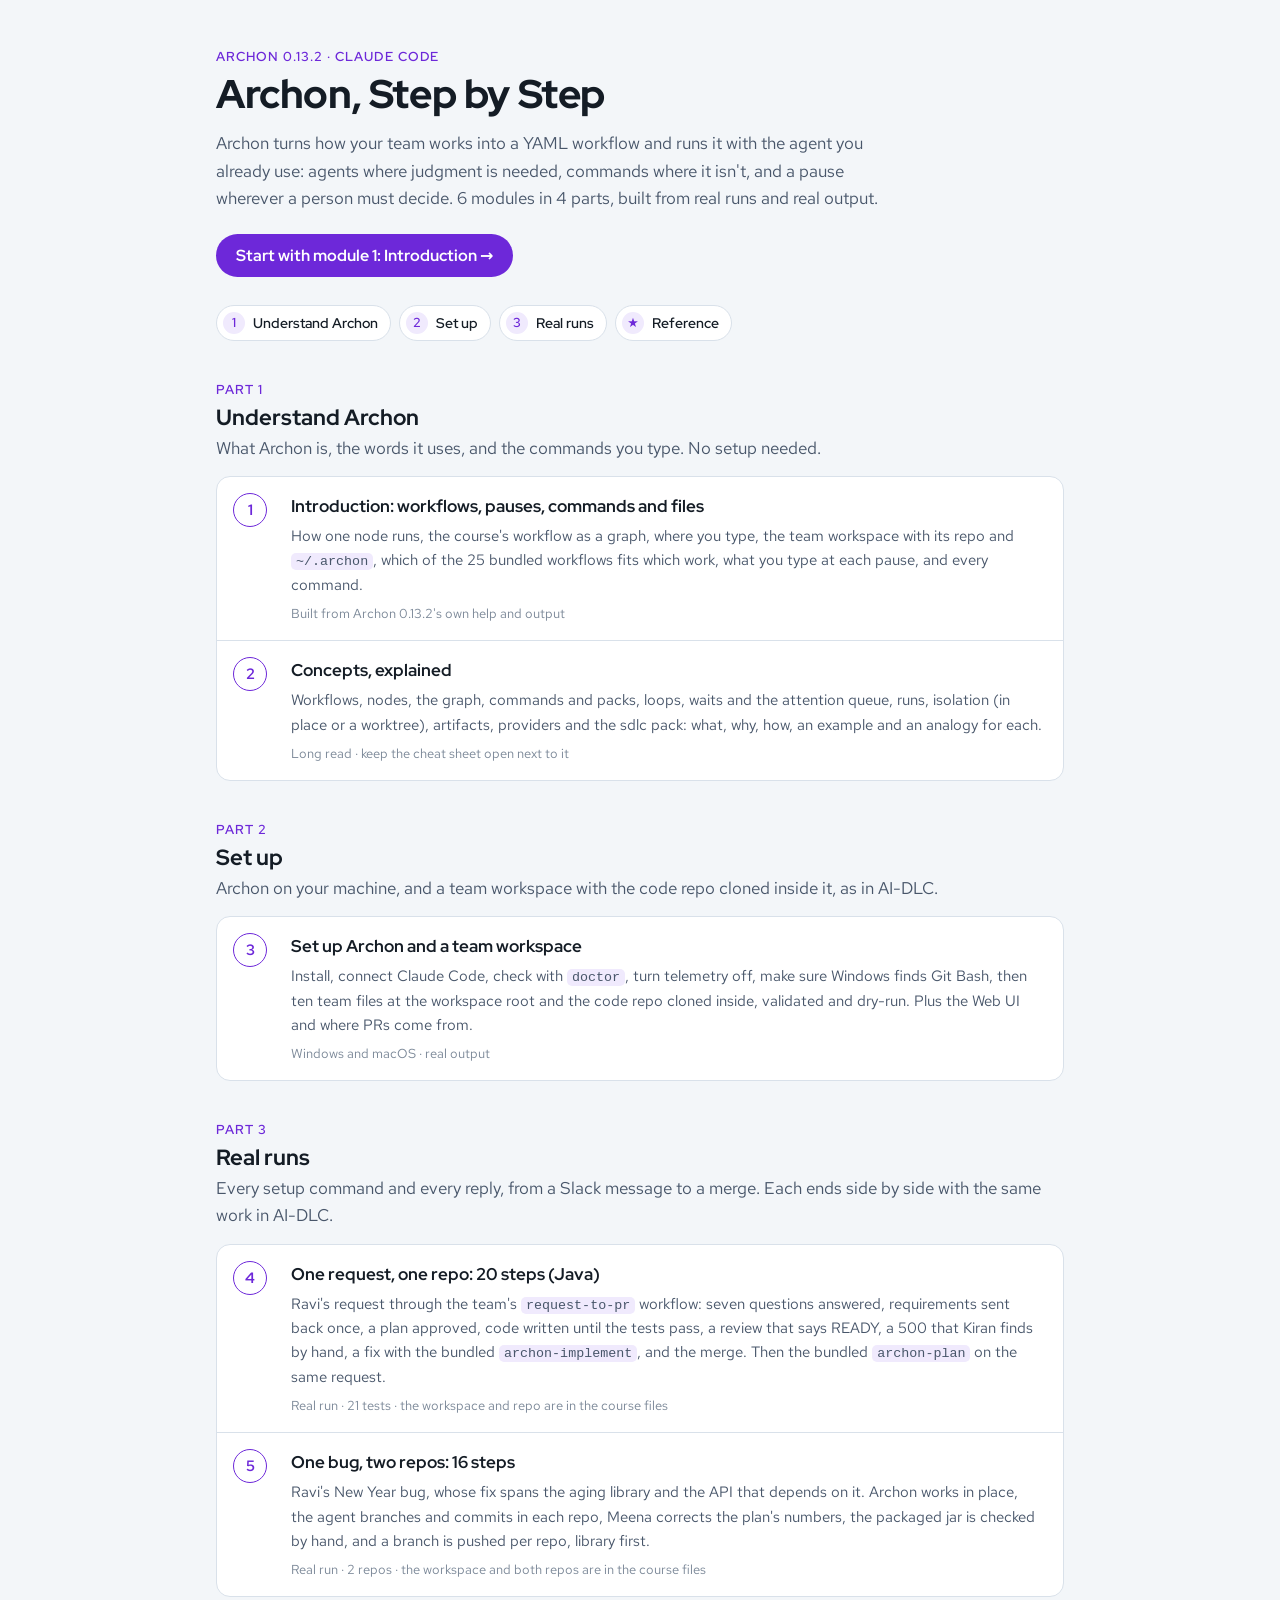
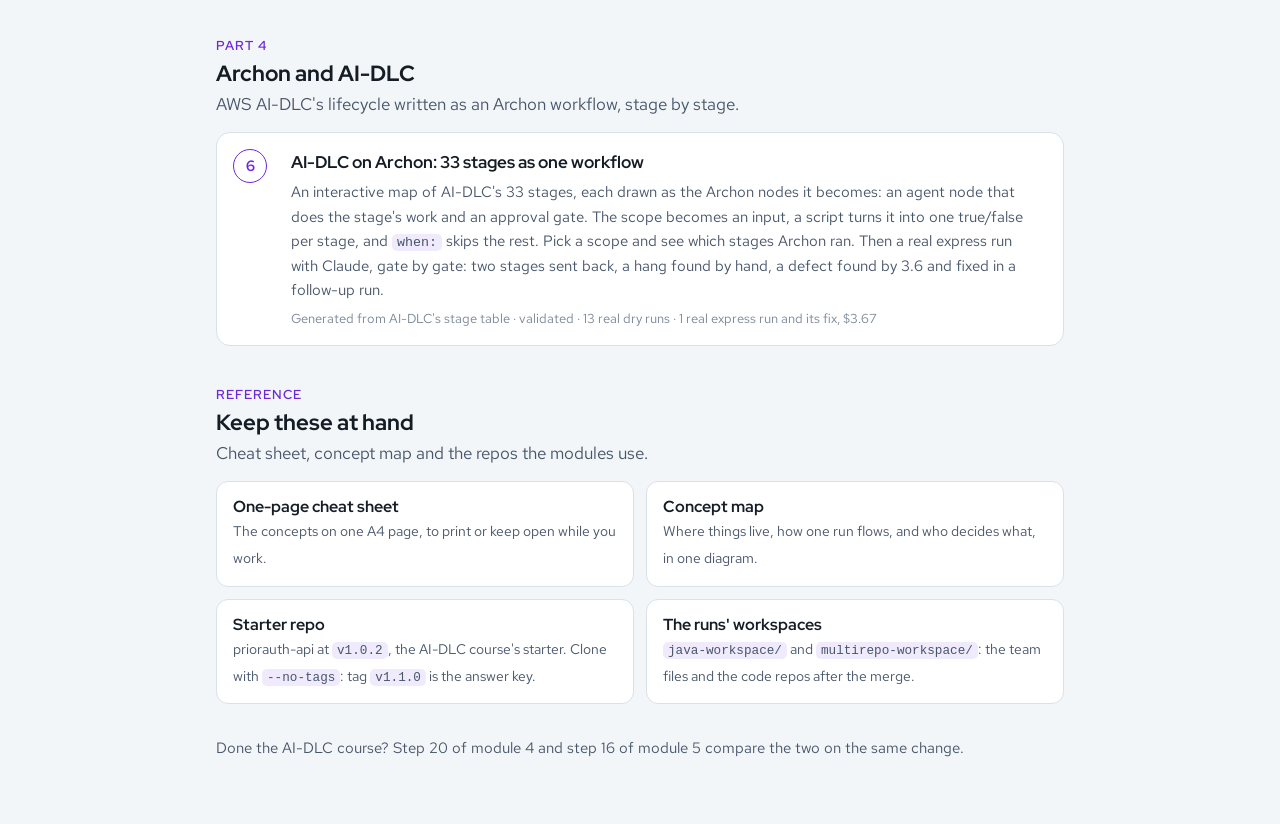
==== commit 8ba5b7b4: "AI-DLC on Archon: the follow-up fix of 3.6's finding archon-implement --adopt the express run, with " ====
--- a/index.html
+++ b/index.html
@@ -76,7 +76,7 @@
 
   <section class="part" id="part4"><header><p class="pn">Part 4</p><h2>Archon and AI-DLC</h2><p class="why">AWS AI-DLC's lifecycle written as an Archon workflow, stage by stage.</p></header>
   <ol class="mods">
-    <li class="mod"><span class="n">6</span><div class="body"><a class="t" href="archon-aidlc-on-archon.html">AI-DLC on Archon: 33 stages as one workflow</a><p>An interactive map of AI-DLC's 33 stages, each drawn as the Archon nodes it becomes: an agent node that does the stage's work and an approval gate. The scope becomes an input, a script turns it into one true/false per stage, and <code>when:</code> skips the rest. Pick a scope and see which stages Archon ran. Then a real express run with Claude, gate by gate: two stages sent back, a hang found by hand, a defect found by 3.6.</p><small>Generated from AI-DLC's stage table · validated · 13 real dry runs · 1 real express run, $2.95</small></div></li>
+    <li class="mod"><span class="n">6</span><div class="body"><a class="t" href="archon-aidlc-on-archon.html">AI-DLC on Archon: 33 stages as one workflow</a><p>An interactive map of AI-DLC's 33 stages, each drawn as the Archon nodes it becomes: an agent node that does the stage's work and an approval gate. The scope becomes an input, a script turns it into one true/false per stage, and <code>when:</code> skips the rest. Pick a scope and see which stages Archon ran. Then a real express run with Claude, gate by gate: two stages sent back, a hang found by hand, a defect found by 3.6 and fixed in a follow-up run.</p><small>Generated from AI-DLC's stage table · validated · 13 real dry runs · 1 real express run and its fix, $3.67</small></div></li>
   </ol></section>
 
   <section class="part" id="reference"><header><p class="pn">Reference</p><h2>Keep these at hand</h2><p class="why">Cheat sheet, concept map and the repos the modules use.</p></header>
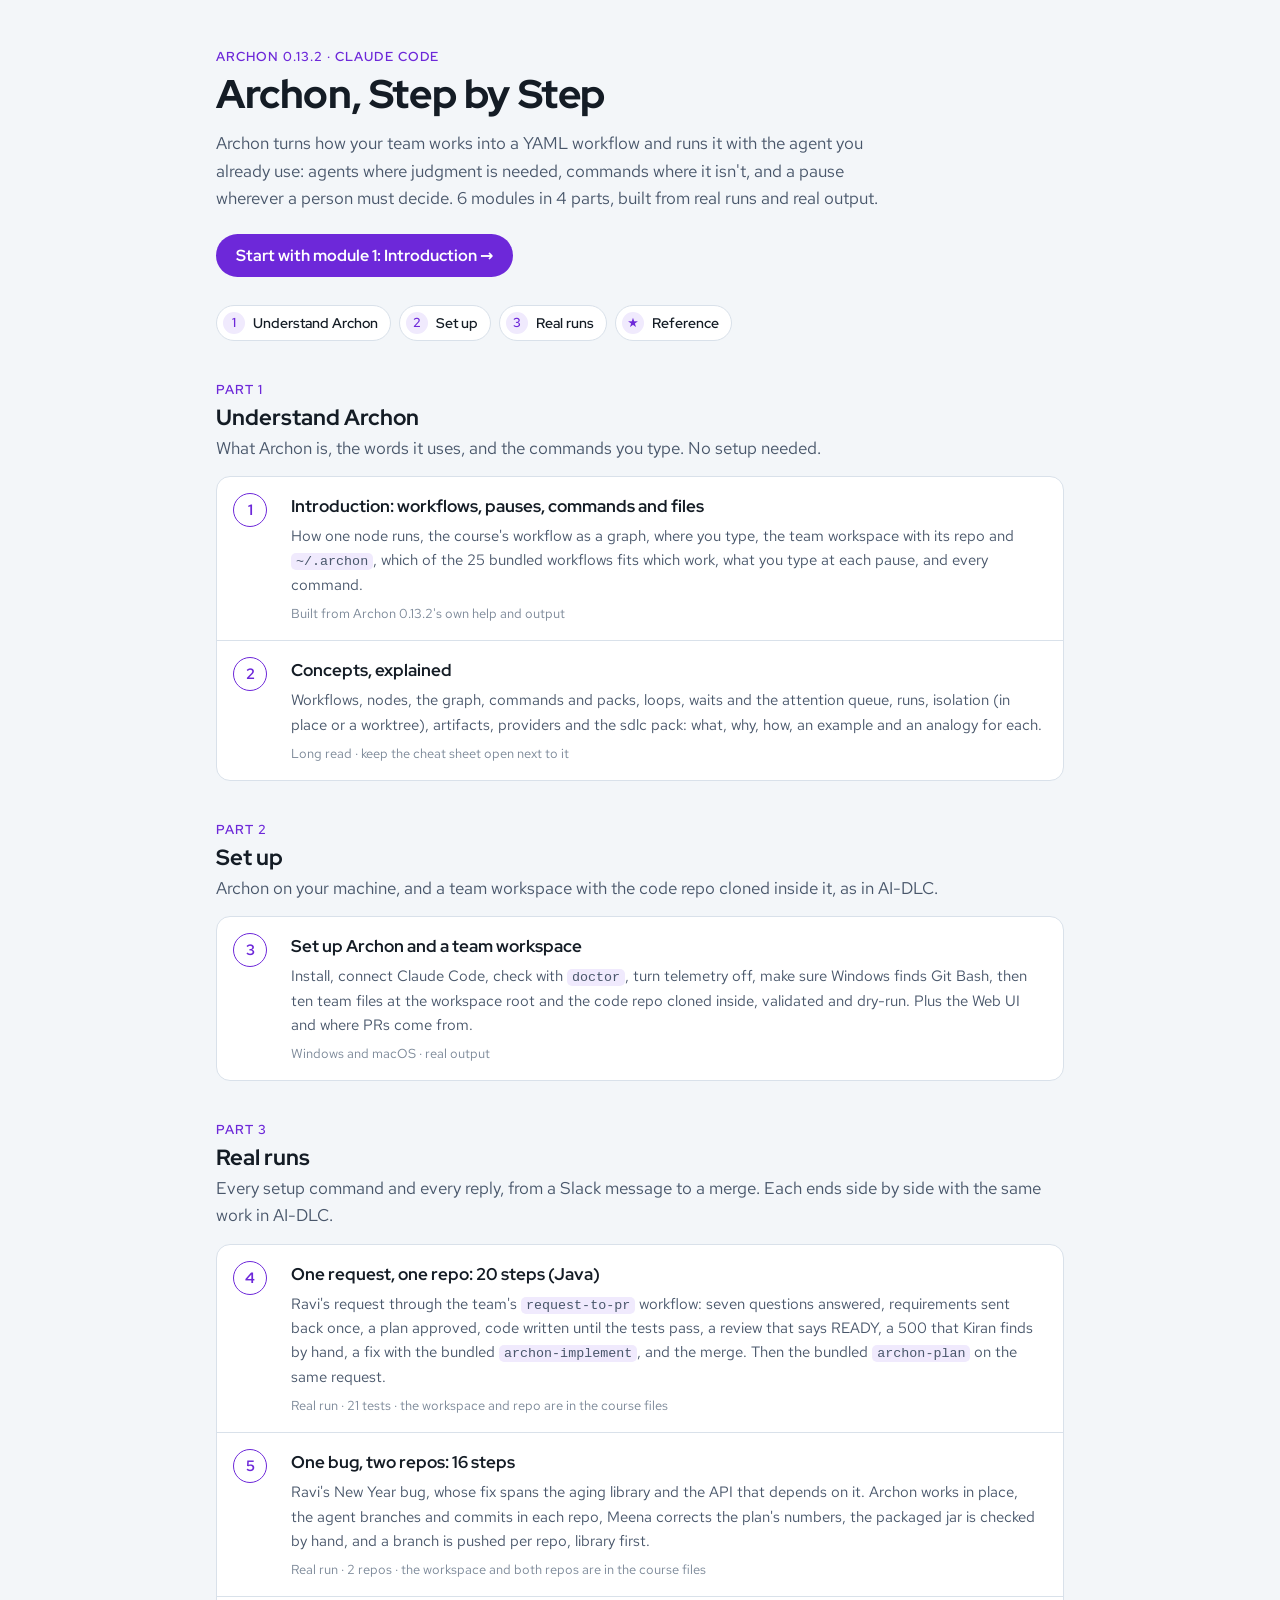
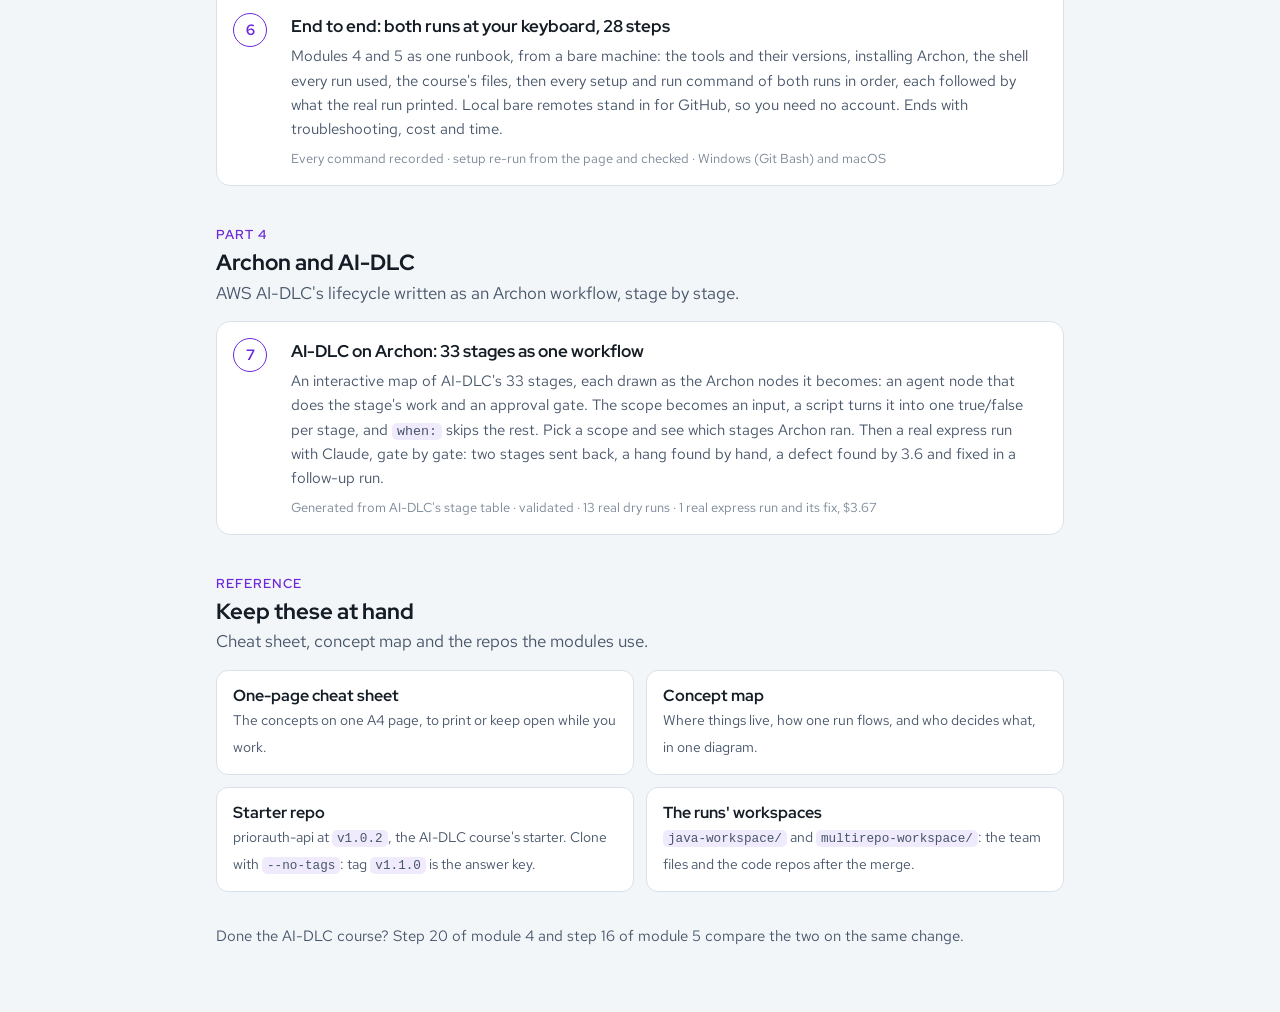
==== commit 528b5e2b: "End to end: both real runs as one runbook, from a bare machine archon-end-to-end-guide.html (tools/b" ====
--- a/index.html
+++ b/index.html
@@ -72,11 +72,12 @@
   <ol class="mods">
     <li class="mod"><span class="n">4</span><div class="body"><a class="t" href="archon-hello-world-java/archon-hello-world-java-run.html">One request, one repo: 20 steps (Java)</a><p>Ravi's request through the team's <code>request-to-pr</code> workflow: seven questions answered, requirements sent back once, a plan approved, code written until the tests pass, a review that says READY, a 500 that Kiran finds by hand, a fix with the bundled <code>archon-implement</code>, and the merge. Then the bundled <code>archon-plan</code> on the same request.</p><small>Real run · 21 tests · the workspace and repo are in the course files</small></div></li>
     <li class="mod"><span class="n">5</span><div class="body"><a class="t" href="archon-hello-world-java/archon-two-repos-run.html">One bug, two repos: 16 steps</a><p>Ravi's New Year bug, whose fix spans the aging library and the API that depends on it. Archon works in place, the agent branches and commits in each repo, Meena corrects the plan's numbers, the packaged jar is checked by hand, and a branch is pushed per repo, library first.</p><small>Real run · 2 repos · the workspace and both repos are in the course files</small></div></li>
+    <li class="mod"><span class="n">6</span><div class="body"><a class="t" href="archon-end-to-end-guide.html">End to end: both runs at your keyboard, 28 steps</a><p>Modules 4 and 5 as one runbook, from a bare machine: the tools and their versions, installing Archon, the shell every run used, the course's files, then every setup and run command of both runs in order, each followed by what the real run printed. Local bare remotes stand in for GitHub, so you need no account. Ends with troubleshooting, cost and time.</p><small>Every command recorded · setup re-run from the page and checked · Windows (Git Bash) and macOS</small></div></li>
   </ol></section>
 
   <section class="part" id="part4"><header><p class="pn">Part 4</p><h2>Archon and AI-DLC</h2><p class="why">AWS AI-DLC's lifecycle written as an Archon workflow, stage by stage.</p></header>
   <ol class="mods">
-    <li class="mod"><span class="n">6</span><div class="body"><a class="t" href="archon-aidlc-on-archon.html">AI-DLC on Archon: 33 stages as one workflow</a><p>An interactive map of AI-DLC's 33 stages, each drawn as the Archon nodes it becomes: an agent node that does the stage's work and an approval gate. The scope becomes an input, a script turns it into one true/false per stage, and <code>when:</code> skips the rest. Pick a scope and see which stages Archon ran. Then a real express run with Claude, gate by gate: two stages sent back, a hang found by hand, a defect found by 3.6 and fixed in a follow-up run.</p><small>Generated from AI-DLC's stage table · validated · 13 real dry runs · 1 real express run and its fix, $3.67</small></div></li>
+    <li class="mod"><span class="n">7</span><div class="body"><a class="t" href="archon-aidlc-on-archon.html">AI-DLC on Archon: 33 stages as one workflow</a><p>An interactive map of AI-DLC's 33 stages, each drawn as the Archon nodes it becomes: an agent node that does the stage's work and an approval gate. The scope becomes an input, a script turns it into one true/false per stage, and <code>when:</code> skips the rest. Pick a scope and see which stages Archon ran. Then a real express run with Claude, gate by gate: two stages sent back, a hang found by hand, a defect found by 3.6 and fixed in a follow-up run.</p><small>Generated from AI-DLC's stage table · validated · 13 real dry runs · 1 real express run and its fix, $3.67</small></div></li>
   </ol></section>
 
   <section class="part" id="reference"><header><p class="pn">Reference</p><h2>Keep these at hand</h2><p class="why">Cheat sheet, concept map and the repos the modules use.</p></header>
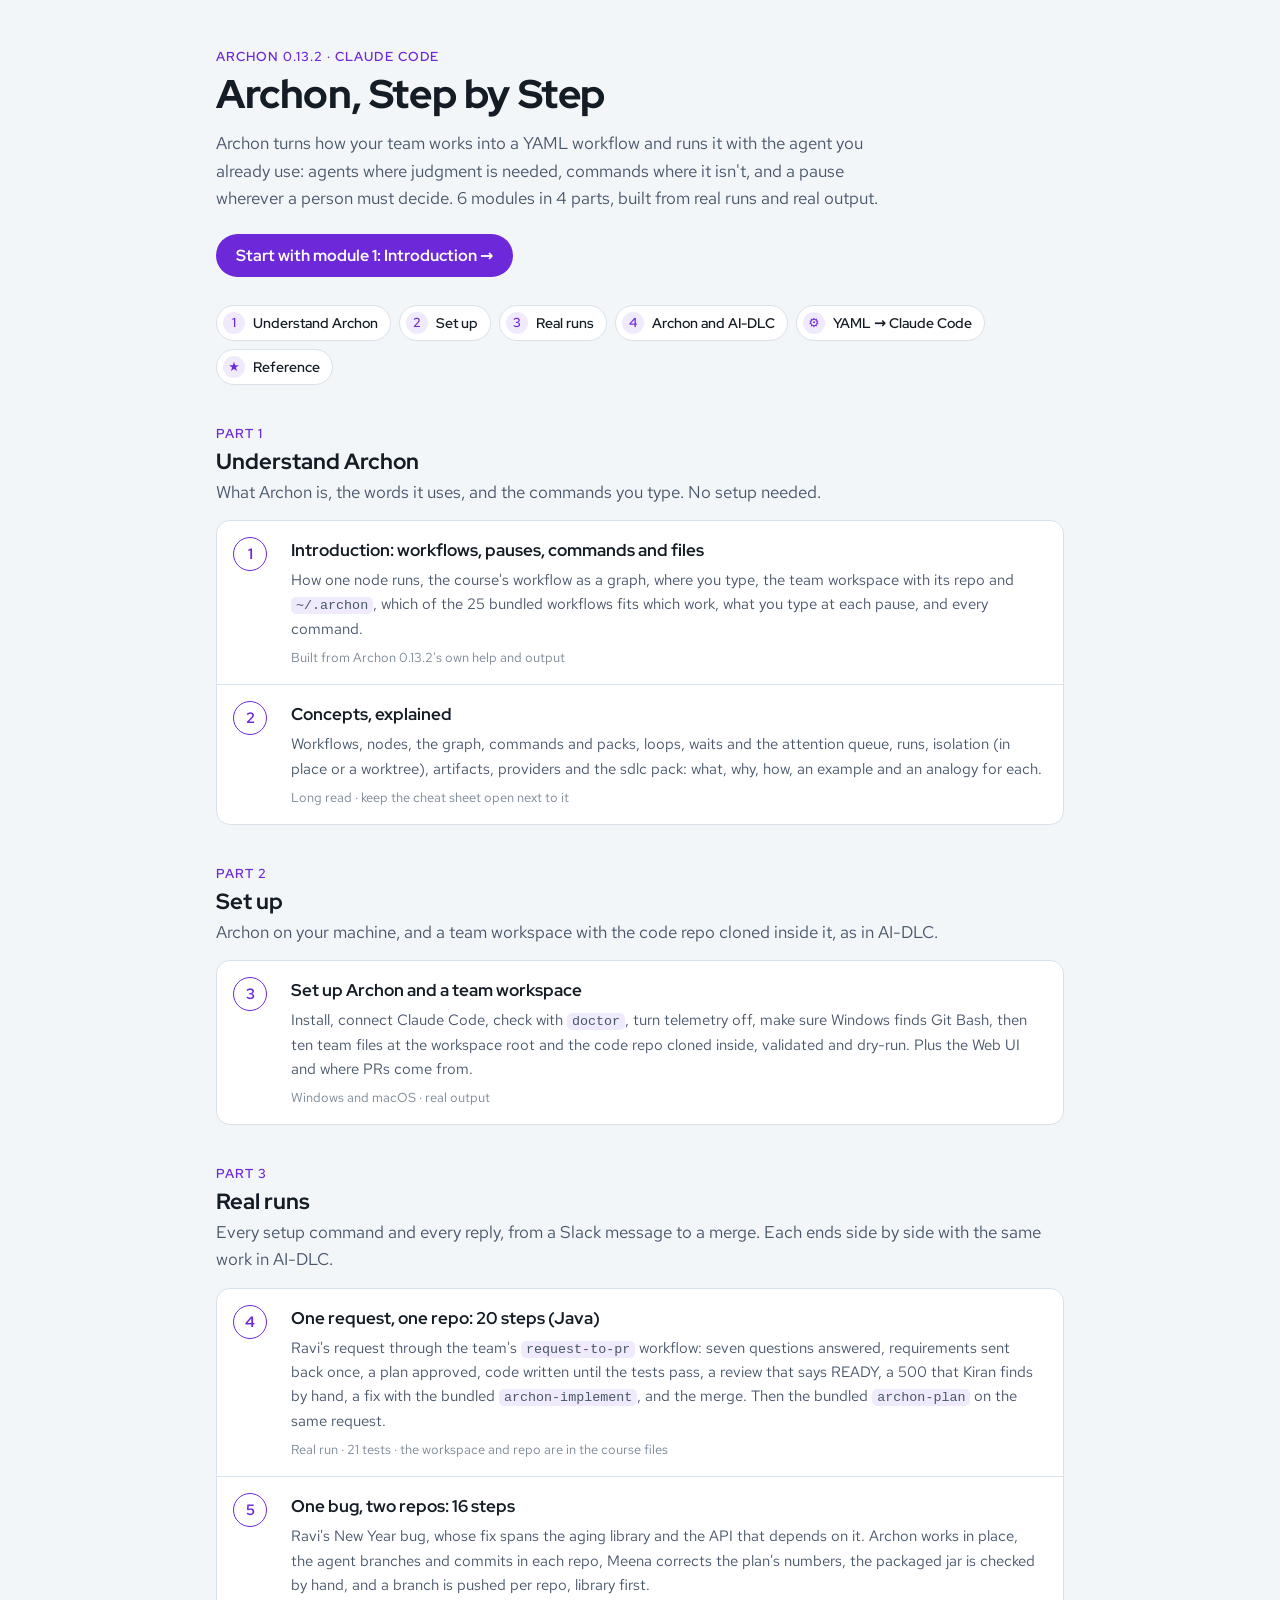
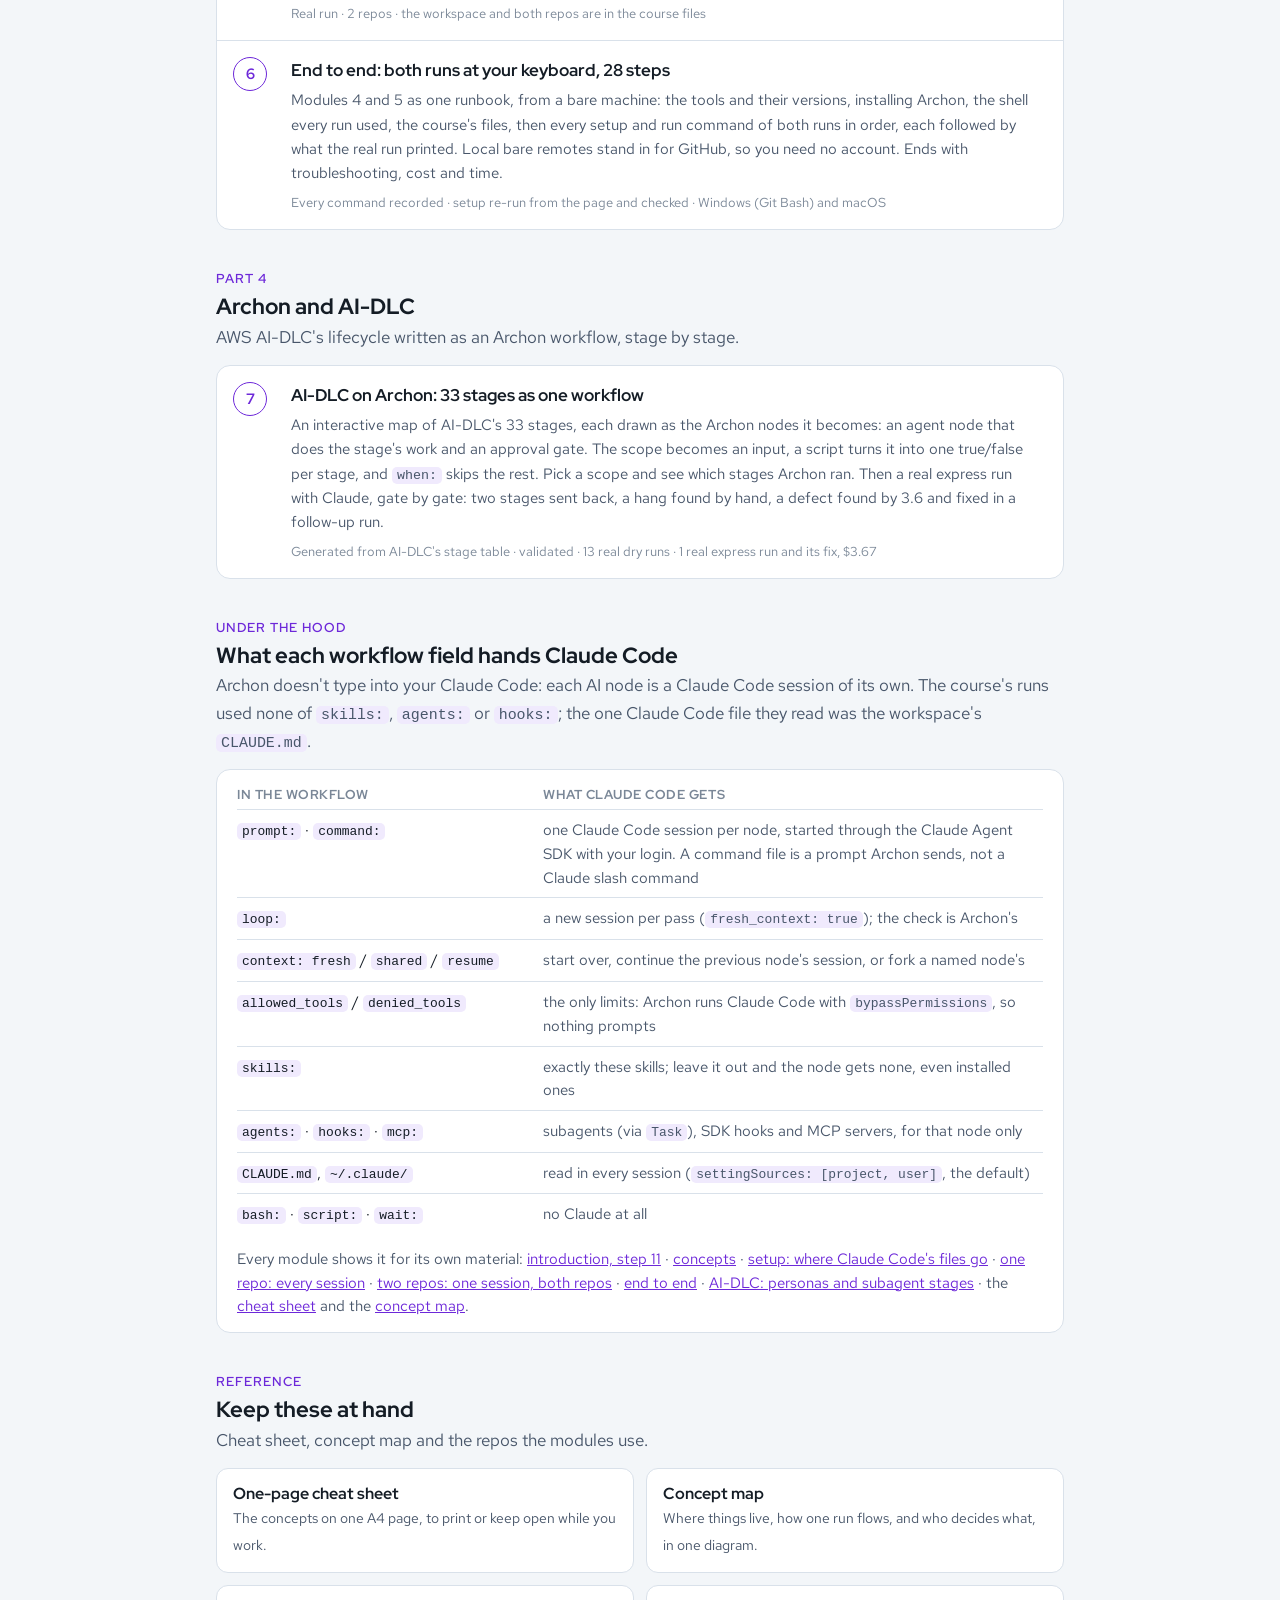
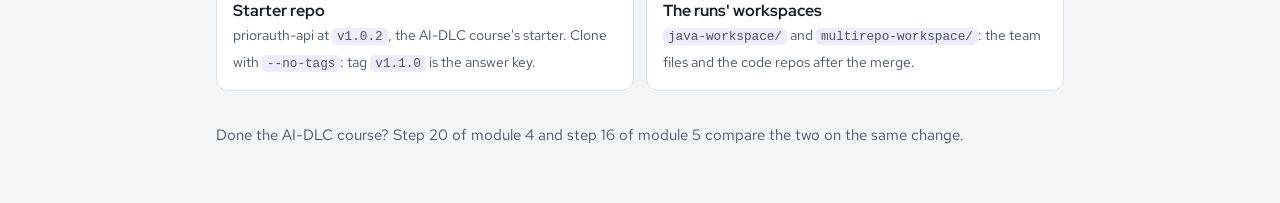
==== commit 32cd7232: "Index: what each workflow field hands Claude Code A hub section condensing the shared CLAUDE_MAP to " ====
--- a/index.html
+++ b/index.html
@@ -45,6 +45,13 @@
 .ref b{display:block;font:700 1rem var(--font-display)}
 .ref span{color:var(--ink-2);font-size:.9rem}
 .note{margin:32px 0 0;color:var(--ink-2);font-size:.95rem}
+.cc{background:var(--panel);border:1px solid var(--line);border-radius:14px;padding:6px 20px 14px}
+.cc table{width:100%;border-collapse:collapse;font-size:.92rem}
+.cc th{text-align:left;font:700 .8rem var(--font-display);letter-spacing:.04em;text-transform:uppercase;color:var(--ink-3);padding:10px 10px 6px 0;border-bottom:1px solid var(--line)}
+.cc td{padding:8px 10px 8px 0;border-bottom:1px solid var(--line);vertical-align:top;color:var(--ink-2)}
+.cc td:first-child{color:var(--ink);width:38%}
+.cc tr:last-child td{border-bottom:0}
+.cc p{margin:12px 0 0;color:var(--ink-2);font-size:.92rem}
 code{font-size:.88em;background:var(--accent-soft);padding:1px 5px;border-radius:5px}
 @media (max-width:560px){.mod{grid-template-columns:34px minmax(0,1fr);padding:14px 14px 14px 12px}.n{width:28px;height:28px;font-size:.85rem}}
 </style>
@@ -55,7 +62,7 @@
   <h1>Archon, Step by Step</h1>
   <p class="lead">Archon turns how your team works into a YAML workflow and runs it with the agent you already use: agents where judgment is needed, commands where it isn't, and a pause wherever a person must decide. 6 modules in 4 parts, built from real runs and real output.</p>
   <a class="start" href="archon-introduction.html">Start with module 1: Introduction →</a>
-  <nav aria-label="Parts"><ol class="path"><li><a href="#part1"><span>1</span>Understand Archon</a></li><li><a href="#part2"><span>2</span>Set up</a></li><li><a href="#part3"><span>3</span>Real runs</a></li><li><a href="#reference"><span>★</span>Reference</a></li></ol></nav>
+  <nav aria-label="Parts"><ol class="path"><li><a href="#part1"><span>1</span>Understand Archon</a></li><li><a href="#part2"><span>2</span>Set up</a></li><li><a href="#part3"><span>3</span>Real runs</a></li><li><a href="#part4"><span>4</span>Archon and AI-DLC</a></li><li><a href="#claude"><span>⚙</span>YAML → Claude Code</a></li><li><a href="#reference"><span>★</span>Reference</a></li></ol></nav>
 
   <section class="part" id="part1"><header><p class="pn">Part 1</p><h2>Understand Archon</h2><p class="why">What Archon is, the words it uses, and the commands you type. No setup needed.</p></header>
   <ol class="mods">
@@ -80,6 +87,12 @@
     <li class="mod"><span class="n">7</span><div class="body"><a class="t" href="archon-aidlc-on-archon.html">AI-DLC on Archon: 33 stages as one workflow</a><p>An interactive map of AI-DLC's 33 stages, each drawn as the Archon nodes it becomes: an agent node that does the stage's work and an approval gate. The scope becomes an input, a script turns it into one true/false per stage, and <code>when:</code> skips the rest. Pick a scope and see which stages Archon ran. Then a real express run with Claude, gate by gate: two stages sent back, a hang found by hand, a defect found by 3.6 and fixed in a follow-up run.</p><small>Generated from AI-DLC's stage table · validated · 13 real dry runs · 1 real express run and its fix, $3.67</small></div></li>
   </ol></section>
 
+  <section class="part" id="claude"><header><p class="pn">Under the hood</p><h2>What each workflow field hands Claude Code</h2><p class="why">Archon doesn't type into your Claude Code: each AI node is a Claude Code session of its own. The course's runs used none of <code>skills:</code>, <code>agents:</code> or <code>hooks:</code>; the one Claude Code file they read was the workspace's <code>CLAUDE.md</code>.</p></header>
+  <div class="cc">
+    <table><thead><tr><th>In the workflow</th><th>What Claude Code gets</th></tr></thead><tbody><tr><td><code>prompt:</code> · <code>command:</code></td><td>one Claude Code session per node, started through the Claude Agent SDK with your login. A command file is a prompt Archon sends, not a Claude slash command</td></tr><tr><td><code>loop:</code></td><td>a new session per pass (<code>fresh_context: true</code>); the check is Archon's</td></tr><tr><td><code>context: fresh</code> / <code>shared</code> / <code>resume</code></td><td>start over, continue the previous node's session, or fork a named node's</td></tr><tr><td><code>allowed_tools</code> / <code>denied_tools</code></td><td>the only limits: Archon runs Claude Code with <code>bypassPermissions</code>, so nothing prompts</td></tr><tr><td><code>skills:</code></td><td>exactly these skills; leave it out and the node gets none, even installed ones</td></tr><tr><td><code>agents:</code> · <code>hooks:</code> · <code>mcp:</code></td><td>subagents (via <code>Task</code>), SDK hooks and MCP servers, for that node only</td></tr><tr><td><code>CLAUDE.md</code>, <code>~/.claude/</code></td><td>read in every session (<code>settingSources: [project, user]</code>, the default)</td></tr><tr><td><code>bash:</code> · <code>script:</code> · <code>wait:</code></td><td>no Claude at all</td></tr></tbody></table>
+    <p>Every module shows it for its own material: <a href="archon-introduction.html#s11">introduction, step 11</a> · <a href="archon-concepts-explained.html#claude">concepts</a> · <a href="archon-workspace-setup.html#claude">setup: where Claude Code's files go</a> · <a href="archon-hello-world-java/archon-hello-world-java-run.html#claude">one repo: every session</a> · <a href="archon-hello-world-java/archon-two-repos-run.html#claude">two repos: one session, both repos</a> · <a href="archon-end-to-end-guide.html#claude">end to end</a> · <a href="archon-aidlc-on-archon.html#claude">AI-DLC: personas and subagent stages</a> · the <a href="archon-concepts-onepage.html">cheat sheet</a> and the <a href="archon-concepts-map.svg">concept map</a>.</p>
+  </div></section>
+
   <section class="part" id="reference"><header><p class="pn">Reference</p><h2>Keep these at hand</h2><p class="why">Cheat sheet, concept map and the repos the modules use.</p></header>
   <div class="refs">
     <a class="ref" href="archon-concepts-onepage.html"><b>One-page cheat sheet</b><span>The concepts on one A4 page, to print or keep open while you work.</span></a>
